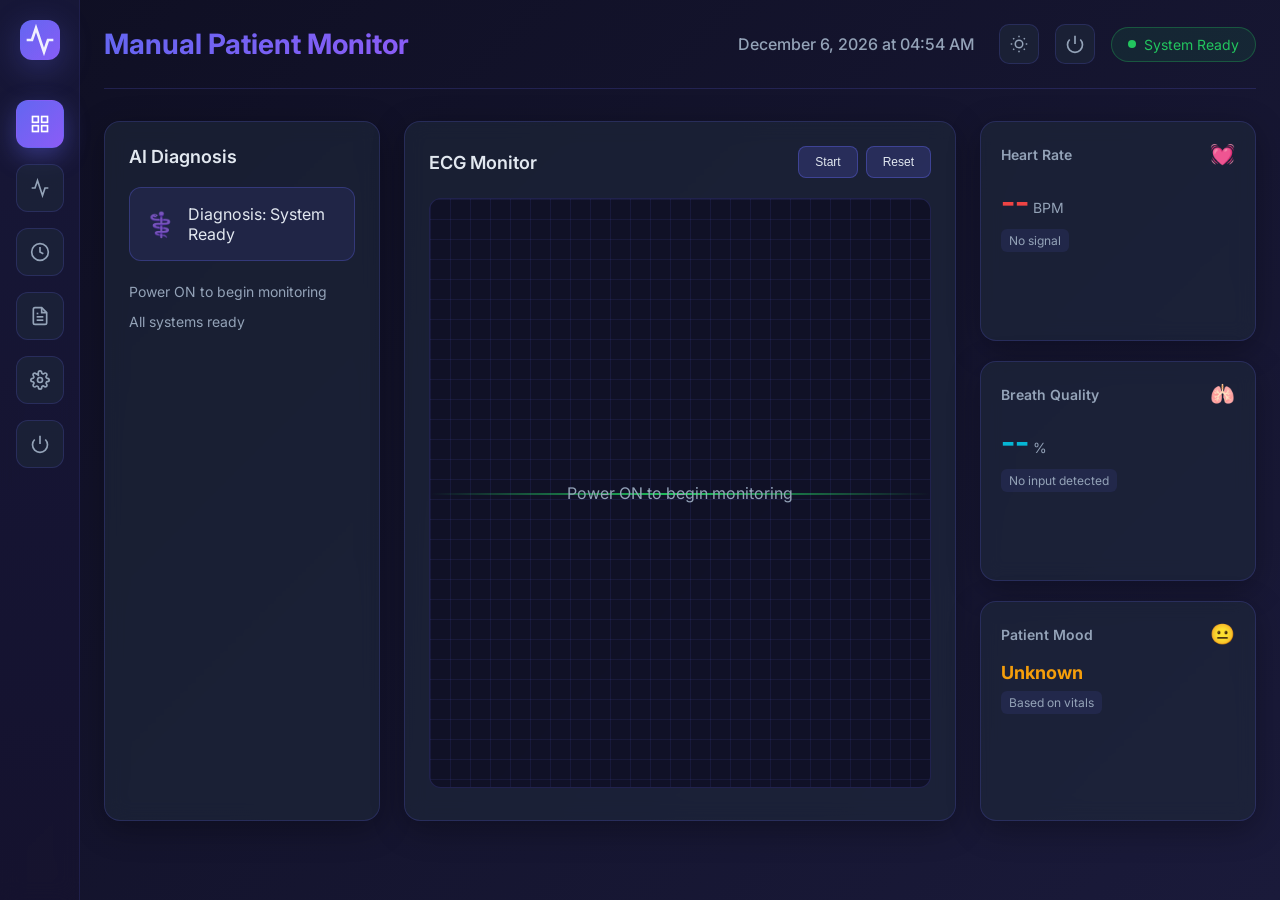
==== index.html @ ee898889 "finilzed ui" ====
<!DOCTYPE html>
<html lang="en">
  <head>
    <meta charset="UTF-8" />
    <meta name="viewport" content="width=device-width, initial-scale=1.0" />
    <title>Manual Patient Monitor</title>
    <link rel="preconnect" href="https://fonts.googleapis.com" />
    <link rel="preconnect" href="https://fonts.gstatic.com" crossorigin />
    <link
      href="https://fonts.googleapis.com/css2?family=Inter:wght@300;400;500;600;700&display=swap"
      rel="stylesheet"
    />
    <link rel="stylesheet" href="style.css" />
  </head>
  <body>
    <div class="dashboard">
      <!-- Left Sidebar -->
      <aside class="sidebar">
        <div class="logo">
          <div class="logo-icon">
            <svg
              width="32"
              height="32"
              viewBox="0 0 24 24"
              fill="none"
              stroke="currentColor"
              stroke-width="2"
            >
              <path d="M22 12h-4l-3 9L9 3l-3 9H2" />
            </svg>
          </div>
        </div>

        <nav class="nav-menu">
          <button class="nav-item active" data-tooltip="Dashboard">
            <svg
              width="20"
              height="20"
              viewBox="0 0 24 24"
              fill="none"
              stroke="currentColor"
              stroke-width="2"
            >
              <rect x="3" y="3" width="7" height="7" />
              <rect x="14" y="3" width="7" height="7" />
              <rect x="14" y="14" width="7" height="7" />
              <rect x="3" y="14" width="7" height="7" />
            </svg>
          </button>

          <button class="nav-item" data-tooltip="Heart Monitor">
            <svg
              width="20"
              height="20"
              viewBox="0 0 24 24"
              fill="none"
              stroke="currentColor"
              stroke-width="2"
            >
              <path d="M22 12h-4l-3 9L9 3l-3 9H2" />
            </svg>
          </button>

          <button class="nav-item" data-tooltip="Breath Analysis">
            <svg
              width="20"
              height="20"
              viewBox="0 0 24 24"
              fill="none"
              stroke="currentColor"
              stroke-width="2"
            >
              <circle cx="12" cy="12" r="10" />
              <polyline points="12,6 12,12 16,14" />
            </svg>
          </button>

          <button class="nav-item" data-tooltip="Patient Records">
            <svg
              width="20"
              height="20"
              viewBox="0 0 24 24"
              fill="none"
              stroke="currentColor"
              stroke-width="2"
            >
              <path
                d="M14 2H6a2 2 0 0 0-2 2v16a2 2 0 0 0 2 2h12a2 2 0 0 0 2-2V8z"
              />
              <polyline points="14,2 14,8 20,8" />
              <line x1="16" y1="13" x2="8" y2="13" />
              <line x1="16" y1="17" x2="8" y2="17" />
              <polyline points="10,9 9,9 8,9" />
            </svg>
          </button>

          <button class="nav-item" data-tooltip="Settings">
            <svg
              width="20"
              height="20"
              viewBox="0 0 24 24"
              fill="none"
              stroke="currentColor"
              stroke-width="2"
            >
              <circle cx="12" cy="12" r="3" />
              <path
                d="M19.4 15a1.65 1.65 0 0 0 .33 1.82l.06.06a2 2 0 0 1 0 2.83 2 2 0 0 1-2.83 0l-.06-.06a1.65 1.65 0 0 0-1.82-.33 1.65 1.65 0 0 0-1 1.51V21a2 2 0 0 1-2 2 2 2 0 0 1-2-2v-.09A1.65 1.65 0 0 0 9 19.4a1.65 1.65 0 0 0-1.82.33l-.06.06a2 2 0 0 1-2.83 0 2 2 0 0 1 0-2.83l.06-.06a1.65 1.65 0 0 0 .33-1.82 1.65 1.65 0 0 0-1.51-1H3a2 2 0 0 1-2-2 2 2 0 0 1 2-2h.09A1.65 1.65 0 0 0 4.6 9a1.65 1.65 0 0 0-.33-1.82l-.06-.06a2 2 0 0 1 0-2.83 2 2 0 0 1 2.83 0l.06.06a1.65 1.65 0 0 0 1.82.33H9a1.65 1.65 0 0 0 1 1.51V3a2 2 0 0 1 2-2 2 2 0 0 1 2 2v.09a1.65 1.65 0 0 0 1 1.51 1.65 1.65 0 0 0 1.82-.33l.06-.06a2 2 0 0 1 2.83 0 2 2 0 0 1 0 2.83l-.06.06a1.65 1.65 0 0 0-.33 1.82V9a1.65 1.65 0 0 0 1.51 1H21a2 2 0 0 1 2 2 2 2 0 0 1-2 2h-.09a1.65 1.65 0 0 0-1.51 1z"
              />
            </svg>
          </button>

          <button class="nav-item" data-tooltip="Power">
            <svg
              width="20"
              height="20"
              viewBox="0 0 24 24"
              fill="none"
              stroke="currentColor"
              stroke-width="2"
            >
              <path d="M18.36 6.64a9 9 0 1 1-12.73 0" />
              <line x1="12" y1="2" x2="12" y2="12" />
            </svg>
          </button>
        </nav>
      </aside>

      <!-- Main Content -->
      <main class="main-content">
        <header class="header">
          <h1>Manual Patient Monitor</h1>
          <div class="header-info">
            <span class="date">March 2024</span>
            <div class="header-controls">
              <button class="theme-toggle" title="Toggle Theme">
                <svg
                  class="theme-icon sun-icon"
                  width="18"
                  height="18"
                  viewBox="0 0 24 24"
                  fill="none"
                  stroke="currentColor"
                  stroke-width="2"
                >
                  <circle cx="12" cy="12" r="5" />
                  <path
                    d="M12 1v2M12 21v2M4.22 4.22l1.42 1.42M18.36 18.36l1.42 1.42M1 12h2M21 12h2M4.22 19.78l1.42-1.42M18.36 5.64l1.42-1.42"
                  />
                </svg>
                <svg
                  class="theme-icon moon-icon"
                  width="18"
                  height="18"
                  viewBox="0 0 24 24"
                  fill="none"
                  stroke="currentColor"
                  stroke-width="2"
                >
                  <path d="M21 12.79A9 9 0 1 1 11.21 3 7 7 0 0 0 21 12.79z" />
                </svg>
              </button>
              <button class="power-btn" title="Power On/Off">
                <svg
                  class="power-icon"
                  width="20"
                  height="20"
                  viewBox="0 0 24 24"
                  fill="none"
                  stroke="currentColor"
                  stroke-width="2"
                >
                  <path d="M18.36 6.64a9 9 0 1 1-12.73 0" />
                  <line x1="12" y1="2" x2="12" y2="12" />
                </svg>
              </button>
              <div class="status-indicator">
                <div class="status-dot"></div>
                <span>System Ready</span>
              </div>
            </div>
          </div>
        </header>

        <div class="content-grid">
          <!-- Analysis Box -->
          <section class="analysis-box">
            <h2>AI Diagnosis</h2>
            <div class="diagnosis-content">
              <div class="diagnosis-status">
                <div class="status-icon">⚕️</div>
                <p>Diagnosis: System Ready</p>
              </div>
              <div class="analysis-details">
                <p>Power ON to begin monitoring</p>
                <p>Click graph or use microphone for input</p>
              </div>
              <div class="alert-section hidden">
                <div class="alert-indicator">
                  <div class="alert-icon">⚠️</div>
                  <p class="alert-message">PATIENT CRITICAL</p>
                </div>
              </div>
            </div>
          </section>

          <!-- Graph Section -->
          <section class="graph-section">
            <div class="graph-header">
              <h2>ECG Monitor</h2>
              <div class="graph-controls">
                <button class="control-btn">Start</button>
                <button class="control-btn">Reset</button>
              </div>
            </div>
            <div class="graph-container">
              <div class="graph-placeholder">
                <div class="ecg-line"></div>
                <div class="graph-grid"></div>
                <p class="graph-message">Click to generate heartbeat</p>
              </div>
            </div>
          </section>

          <!-- Vitals Cards -->
          <section class="vitals-section">
            <div class="vital-card bpm-card">
              <div class="card-header">
                <h3>Heart Rate</h3>
                <div class="card-icon">💓</div>
              </div>
              <div class="vital-value">
                <span class="value">--</span>
                <span class="unit">BPM</span>
              </div>
              <div class="vital-status">Waiting...</div>
            </div>

            <div class="vital-card breath-card">
              <div class="card-header">
                <h3>Breath Quality</h3>
                <div class="card-icon">🫁</div>
              </div>
              <div class="vital-value">
                <span class="value">--</span>
                <span class="unit">%</span>
              </div>
              <div class="vital-status">No input detected</div>
            </div>

            <div class="vital-card mood-card">
              <div class="card-header">
                <h3>Patient Mood</h3>
                <div class="card-icon">😐</div>
              </div>
              <div class="vital-value">
                <span class="value">Neutral</span>
              </div>
              <div class="vital-status">Based on vitals</div>
            </div>
          </section>
        </div>
      </main>
    </div>

    <script src="script.js"></script>
  </body>
</html>
---- style.css ----
/* Reset and Base Styles */
* {
    margin: 0;
    padding: 0;
    box-sizing: border-box;
}

body {
    font-family: 'Inter', -apple-system, BlinkMacSystemFont, 'Segoe UI', Roboto, sans-serif;
    background: linear-gradient(135deg, #0f0f23 0%, #1a1a3a 100%);
    color: #e2e8f0;
    overflow-x: hidden;
    transition: all 0.3s ease;
}

/* Light Theme */
body.light-theme {
    background: linear-gradient(135deg, #f8fafc 0%, #e2e8f0 100%);
    color: #1e293b;
}

body.light-theme .sidebar {
    background: rgba(248, 250, 252, 0.95);
    border-right-color: rgba(99, 102, 241, 0.3);
}

body.light-theme .sidebar::before {
    background: linear-gradient(180deg, rgba(99, 102, 241, 0.05) 0%, rgba(139, 92, 246, 0.02) 100%);
}

body.light-theme .nav-item {
    background: rgba(248, 250, 252, 0.8);
    color: #64748b;
    border-color: rgba(99, 102, 241, 0.2);
}

body.light-theme .nav-item:hover {
    background: rgba(99, 102, 241, 0.1);
    color: #1e293b;
}

body.light-theme .analysis-box,
body.light-theme .graph-section,
body.light-theme .vital-card {
    background: rgba(248, 250, 252, 0.8);
    border-color: rgba(99, 102, 241, 0.2);
}

body.light-theme .graph-container {
    background: rgba(248, 250, 252, 0.9);
}

body.light-theme .header h1 {
    background: linear-gradient(135deg, #6366f1 0%, #8b5cf6 100%);
    -webkit-background-clip: text;
    -webkit-text-fill-color: transparent;
    background-clip: text;
}

/* Dashboard Layout */
.dashboard {
    display: flex;
    height: 100vh;
    width: 100%;
}

/* Sidebar Styles */
.sidebar {
    width: 80px;
    background: rgba(15, 15, 35, 0.95);
    border-right: 1px solid rgba(99, 102, 241, 0.2);
    display: flex;
    flex-direction: column;
    align-items: center;
    padding: 20px 0;
    backdrop-filter: blur(10px);
    position: relative;
}

.sidebar::before {
    content: '';
    position: absolute;
    top: 0;
    left: 0;
    right: 0;
    bottom: 0;
    background: linear-gradient(180deg, rgba(99, 102, 241, 0.1) 0%, rgba(139, 92, 246, 0.05) 100%);
    pointer-events: none;
}

.logo {
    margin-bottom: 40px;
}

.logo-icon {
    width: 40px;
    height: 40px;
    background: linear-gradient(135deg, #6366f1 0%, #8b5cf6 100%);
    border-radius: 12px;
    display: flex;
    align-items: center;
    justify-content: center;
    color: white;
    box-shadow: 0 8px 32px rgba(99, 102, 241, 0.3);
}

.nav-menu {
    display: flex;
    flex-direction: column;
    gap: 16px;
    flex: 1;
}

.nav-item {
    width: 48px;
    height: 48px;
    background: rgba(30, 41, 59, 0.6);
    border: 1px solid rgba(99, 102, 241, 0.2);
    border-radius: 12px;
    display: flex;
    align-items: center;
    justify-content: center;
    color: #94a3b8;
    cursor: pointer;
    transition: all 0.3s ease;
    position: relative;
}

.nav-item:hover {
    background: rgba(99, 102, 241, 0.15);
    border-color: rgba(99, 102, 241, 0.4);
    color: #e2e8f0;
    transform: translateY(-2px);
    box-shadow: 0 8px 25px rgba(99, 102, 241, 0.2);
}

.nav-item.active {
    background: linear-gradient(135deg, #6366f1 0%, #8b5cf6 100%);
    border-color: transparent;
    color: white;
    box-shadow: 0 8px 25px rgba(99, 102, 241, 0.4);
}

/* Tooltip */
.nav-item::after {
    content: attr(data-tooltip);
    position: absolute;
    left: 60px;
    background: rgba(15, 15, 35, 0.95);
    color: #e2e8f0;
    padding: 8px 12px;
    border-radius: 8px;
    font-size: 12px;
    white-space: nowrap;
    opacity: 0;
    visibility: hidden;
    transition: all 0.3s ease;
    border: 1px solid rgba(99, 102, 241, 0.3);
    z-index: 1000;
}

.nav-item:hover::after {
    opacity: 1;
    visibility: visible;
}

/* Main Content */
.main-content {
    flex: 1;
    padding: 24px;
    overflow-y: auto;
}

/* Header */
.header {
    display: flex;
    justify-content: space-between;
    align-items: center;
    margin-bottom: 32px;
    padding-bottom: 24px;
    border-bottom: 1px solid rgba(99, 102, 241, 0.2);
}

.header h1 {
    font-size: 28px;
    font-weight: 700;
    background: linear-gradient(135deg, #6366f1 0%, #8b5cf6 100%);
    -webkit-background-clip: text;
    -webkit-text-fill-color: transparent;
    background-clip: text;
}

.header-info {
    display: flex;
    align-items: center;
    gap: 24px;
}

.header-controls {
    display: flex;
    align-items: center;
    gap: 16px;
}

.theme-toggle,
.power-btn {
    width: 40px;
    height: 40px;
    background: rgba(30, 41, 59, 0.6);
    border: 1px solid rgba(99, 102, 241, 0.2);
    border-radius: 10px;
    display: flex;
    align-items: center;
    justify-content: center;
    color: #94a3b8;
    cursor: pointer;
    transition: all 0.3s ease;
    position: relative;
}

.theme-toggle:hover,
.power-btn:hover {
    background: rgba(99, 102, 241, 0.15);
    border-color: rgba(99, 102, 241, 0.4);
    color: #e2e8f0;
    transform: translateY(-1px);
}

.power-btn.active {
    background: linear-gradient(135deg, #22c55e 0%, #16a34a 100%);
    border-color: transparent;
    color: white;
    box-shadow: 0 4px 20px rgba(34, 197, 94, 0.3);
}

.power-btn.active:hover {
    background: linear-gradient(135deg, #16a34a 0%, #15803d 100%);
}

.theme-toggle .moon-icon {
    display: none;
}

body.light-theme .theme-toggle .sun-icon {
    display: none;
}

body.light-theme .theme-toggle .moon-icon {
    display: block;
}

.date {
    color: #94a3b8;
    font-weight: 500;
}

.status-indicator {
    display: flex;
    align-items: center;
    gap: 8px;
    padding: 8px 16px;
    background: rgba(34, 197, 94, 0.1);
    border: 1px solid rgba(34, 197, 94, 0.3);
    border-radius: 20px;
    font-size: 14px;
    color: #22c55e;
}

.status-dot {
    width: 8px;
    height: 8px;
    background: #22c55e;
    border-radius: 50%;
    animation: pulse 2s infinite;
}

@keyframes pulse {
    0%, 100% { opacity: 1; }
    50% { opacity: 0.5; }
}

/* Content Grid */
.content-grid {
    display: grid;
    grid-template-columns: 1fr 2fr 1fr;
    grid-template-rows: auto 1fr;
    gap: 24px;
    height: calc(100vh - 200px);
}

/* Analysis Box */
.analysis-box {
    grid-column: 1;
    grid-row: 1 / 3;
    background: rgba(30, 41, 59, 0.6);
    border: 1px solid rgba(99, 102, 241, 0.2);
    border-radius: 16px;
    padding: 24px;
    backdrop-filter: blur(10px);
    box-shadow: 0 8px 32px rgba(0, 0, 0, 0.3);
}

.analysis-box h2 {
    font-size: 18px;
    font-weight: 600;
    margin-bottom: 20px;
    color: #e2e8f0;
}

.diagnosis-content {
    display: flex;
    flex-direction: column;
    gap: 20px;
}

.diagnosis-status {
    display: flex;
    align-items: center;
    gap: 12px;
    padding: 16px;
    background: rgba(99, 102, 241, 0.1);
    border: 1px solid rgba(99, 102, 241, 0.3);
    border-radius: 12px;
}

.status-icon {
    font-size: 24px;
}

.analysis-details p {
    color: #94a3b8;
    font-size: 14px;
    line-height: 1.6;
    margin-bottom: 8px;
}

/* Alert Section */
.alert-section {
    margin-top: 20px;
    opacity: 1;
    transition: all 0.3s ease;
}

.alert-section.hidden {
    opacity: 0;
    visibility: hidden;
    height: 0;
    margin: 0;
    overflow: hidden;
}

.alert-indicator {
    display: flex;
    align-items: center;
    gap: 12px;
    padding: 16px;
    background: rgba(239, 68, 68, 0.1);
    border: 2px solid rgba(239, 68, 68, 0.4);
    border-radius: 12px;
    animation: alert-pulse 1s infinite;
}

.alert-icon {
    font-size: 24px;
    color: #ef4444;
}

.alert-message {
    color: #ef4444;
    font-weight: 600;
    font-size: 16px;
    margin: 0;
}

@keyframes alert-pulse {
    0%, 100% { 
        border-color: rgba(239, 68, 68, 0.4);
        box-shadow: 0 0 0 0 rgba(239, 68, 68, 0.4);
    }
    50% { 
        border-color: rgba(239, 68, 68, 0.8);
        box-shadow: 0 0 0 8px rgba(239, 68, 68, 0.1);
    }
}

.hidden {
    display: none;
}

/* Graph Section */
.graph-section {
    grid-column: 2;
    grid-row: 1 / 3;
    background: rgba(30, 41, 59, 0.6);
    border: 1px solid rgba(99, 102, 241, 0.2);
    border-radius: 16px;
    padding: 24px;
    backdrop-filter: blur(10px);
    box-shadow: 0 8px 32px rgba(0, 0, 0, 0.3);
}

.graph-header {
    display: flex;
    justify-content: space-between;
    align-items: center;
    margin-bottom: 20px;
}

.graph-header h2 {
    font-size: 18px;
    font-weight: 600;
    color: #e2e8f0;
}

.graph-controls {
    display: flex;
    gap: 8px;
}

.control-btn {
    padding: 8px 16px;
    background: rgba(99, 102, 241, 0.2);
    border: 1px solid rgba(99, 102, 241, 0.4);
    border-radius: 8px;
    color: #e2e8f0;
    font-size: 12px;
    cursor: pointer;
    transition: all 0.3s ease;
}

.control-btn:hover {
    background: rgba(99, 102, 241, 0.3);
    transform: translateY(-1px);
}

.graph-container {
    height: calc(100% - 60px);
    position: relative;
    background: rgba(15, 15, 35, 0.8);
    border: 1px solid rgba(99, 102, 241, 0.2);
    border-radius: 12px;
    overflow: hidden;
}

.graph-placeholder {
    height: 100%;
    display: flex;
    align-items: center;
    justify-content: center;
    position: relative;
}

.graph-grid {
    position: absolute;
    top: 0;
    left: 0;
    right: 0;
    bottom: 0;
    background-image: 
        linear-gradient(rgba(99, 102, 241, 0.1) 1px, transparent 1px),
        linear-gradient(90deg, rgba(99, 102, 241, 0.1) 1px, transparent 1px);
    background-size: 20px 20px;
}

.ecg-line {
    position: absolute;
    top: 50%;
    left: 0;
    right: 0;
    height: 2px;
    background: linear-gradient(90deg, transparent 0%, #22c55e 50%, transparent 100%);
    animation: ecg-pulse 2s infinite;
}

@keyframes ecg-pulse {
    0%, 100% { opacity: 0.3; }
    50% { opacity: 1; }
}

.graph-message {
    color: #94a3b8;
    font-size: 16px;
    z-index: 1;
}

/* Vitals Section */
.vitals-section {
    grid-column: 3;
    grid-row: 1 / 3;
    display: flex;
    flex-direction: column;
    gap: 20px;
}

.vital-card {
    background: rgba(30, 41, 59, 0.6);
    border: 1px solid rgba(99, 102, 241, 0.2);
    border-radius: 16px;
    padding: 20px;
    backdrop-filter: blur(10px);
    box-shadow: 0 8px 32px rgba(0, 0, 0, 0.3);
    transition: all 0.3s ease;
    flex: 1;
}

.vital-card:hover {
    transform: translateY(-2px);
    box-shadow: 0 12px 40px rgba(0, 0, 0, 0.4);
    border-color: rgba(99, 102, 241, 0.4);
}

.card-header {
    display: flex;
    justify-content: space-between;
    align-items: center;
    margin-bottom: 16px;
}

.card-header h3 {
    font-size: 14px;
    font-weight: 600;
    color: #94a3b8;
}

.card-icon {
    font-size: 20px;
}

.vital-value {
    display: flex;
    align-items: baseline;
    gap: 4px;
    margin-bottom: 8px;
}

.vital-value .value {
    font-size: 32px;
    font-weight: 700;
    color: #e2e8f0;
}

.vital-value .unit {
    font-size: 14px;
    color: #94a3b8;
}

.vital-status {
    font-size: 12px;
    color: #94a3b8;
    padding: 4px 8px;
    background: rgba(99, 102, 241, 0.1);
    border-radius: 6px;
    display: inline-block;
}

/* Specific card styling */
.bpm-card .vital-value .value {
    color: #ef4444;
}

.breath-card .vital-value .value {
    color: #06b6d4;
}

.mood-card .vital-value .value {
    color: #f59e0b;
    font-size: 18px;
}

/* Power Button Animation */
.power-btn .power-icon {
    transition: all 0.3s ease;
}

.power-btn.active .power-icon {
    transform: rotate(180deg);
}

/* ECG Animation Enhancement */
.ecg-line.active {
    background: linear-gradient(90deg, transparent 0%, #22c55e 30%, #ef4444 50%, #22c55e 70%, transparent 100%);
    animation: ecg-active 0.8s ease-in-out;
}

@keyframes ecg-active {
    0% { transform: scaleY(1); }
    20% { transform: scaleY(3); }
    40% { transform: scaleY(0.5); }
    60% { transform: scaleY(2); }
    80% { transform: scaleY(0.8); }
    100% { transform: scaleY(1); }
}

/* Status Indicator Enhancements */
.status-indicator {
    transition: all 0.3s ease;
}

.status-dot.critical {
    background: #ef4444;
    animation: critical-pulse 0.5s infinite;
}

@keyframes critical-pulse {
    0%, 100% { opacity: 1; transform: scale(1); }
    50% { opacity: 0.5; transform: scale(1.2); }
}

/* Light Theme Button Styles */
body.light-theme .theme-toggle,
body.light-theme .power-btn {
    background: rgba(248, 250, 252, 0.8);
    border-color: rgba(99, 102, 241, 0.3);
}

body.light-theme .theme-toggle:hover,
body.light-theme .power-btn:hover {
    background: rgba(99, 102, 241, 0.1);
    color: #1e293b;
}

/* Responsive Design */
@media (max-width: 1200px) {
    .content-grid {
        grid-template-columns: 1fr 1.5fr;
        grid-template-rows: auto auto 1fr;
    }
    
    .analysis-box {
        grid-column: 1;
        grid-row: 1;
    }
    
    .graph-section {
        grid-column: 1 / 3;
        grid-row: 2;
    }
    
    .vitals-section {
        grid-column: 2;
        grid-row: 1 / 2;
        flex-direction: row;
        gap: 16px;
    }
    
    .header-controls {
        gap: 12px;
    }
    
    .theme-toggle,
    .power-btn {
        width: 36px;
        height: 36px;
    }
}

@media (max-width: 768px) {
    .sidebar {
        width: 60px;
        padding: 16px 0;
    }
    
    .main-content {
        padding: 16px;
    }
    
    .header {
        flex-direction: column;
        align-items: flex-start;
        gap: 16px;
    }
    
    .header h1 {
        font-size: 24px;
    }
    
    .content-grid {
        grid-template-columns: 1fr;
        grid-template-rows: auto auto auto;
        gap: 16px;
    }
    
    .analysis-box,
    .graph-section,
    .vitals-section {
        grid-column: 1;
    }
    
    .vitals-section {
        flex-direction: column;
    }
}
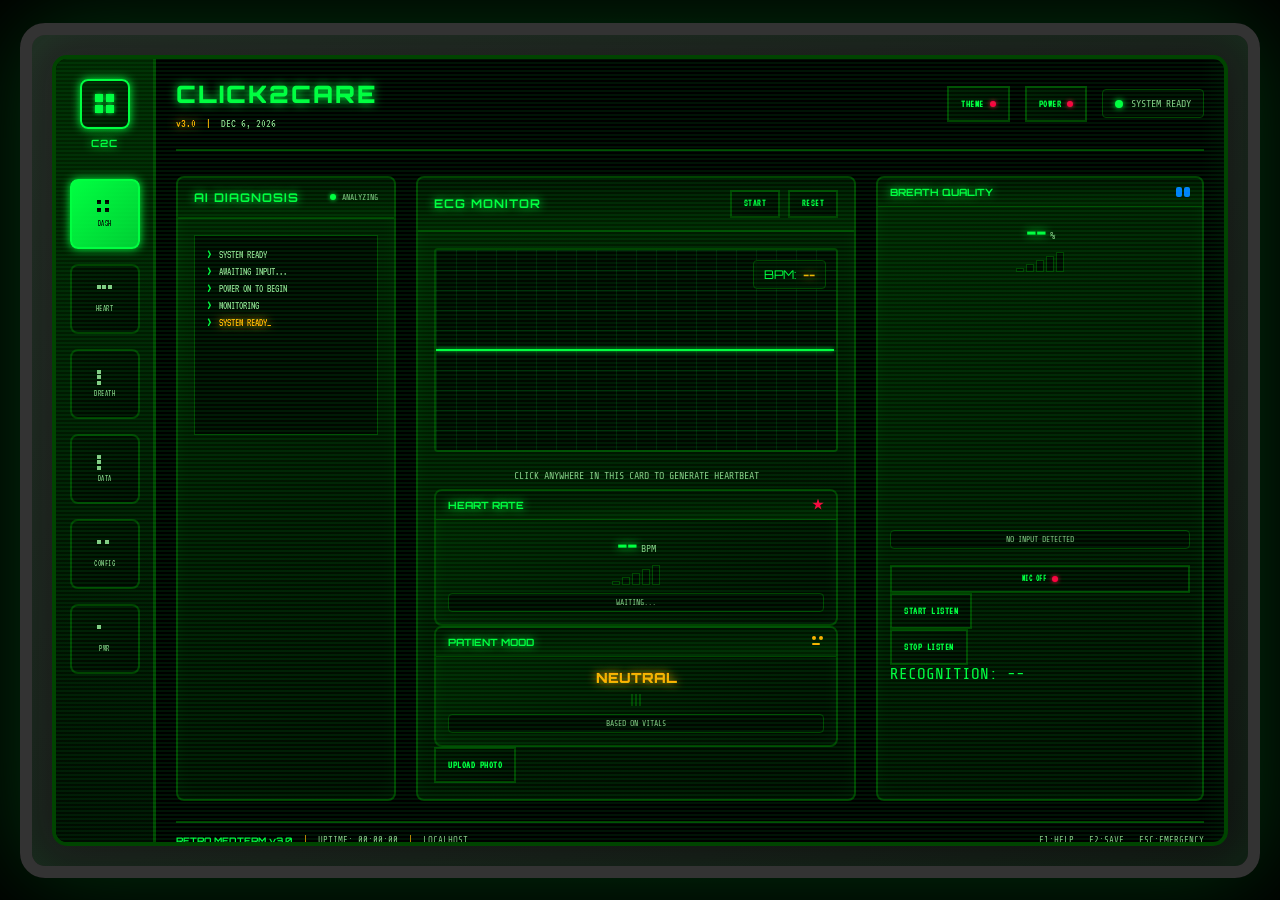
==== commit c3c7f10d: "final draft" ====
--- a/index.html
+++ b/index.html
@@ -3,266 +3,403 @@
   <head>
     <meta charset="UTF-8" />
     <meta name="viewport" content="width=device-width, initial-scale=1.0" />
-    <title>Manual Patient Monitor</title>
+    <title>Click2Care</title>
     <link rel="preconnect" href="https://fonts.googleapis.com" />
     <link rel="preconnect" href="https://fonts.gstatic.com" crossorigin />
     <link
-      href="https://fonts.googleapis.com/css2?family=Inter:wght@300;400;500;600;700&display=swap"
+      href="https://fonts.googleapis.com/css2?family=Orbitron:wght@400;700;900&family=Share+Tech+Mono:wght@400&family=VT323&display=swap"
       rel="stylesheet"
     />
-    <link rel="stylesheet" href="style.css" />
+    <link rel="stylesheet" href="style3.css" />
   </head>
   <body>
-    <div class="dashboard">
-      <!-- Left Sidebar -->
-      <aside class="sidebar">
-        <div class="logo">
-          <div class="logo-icon">
-            <svg
-              width="32"
-              height="32"
-              viewBox="0 0 24 24"
-              fill="none"
-              stroke="currentColor"
-              stroke-width="2"
-            >
-              <path d="M22 12h-4l-3 9L9 3l-3 9H2" />
-            </svg>
+    <div class="crt-monitor">
+      <div class="screen-bezel">
+        <div class="screen-content">
+          <!-- CRT Effects -->
+          <div class="scanlines"></div>
+          <div class="screen-flicker"></div>
+
+          <div class="dashboard">
+            <!-- Left Sidebar -->
+            <aside class="sidebar">
+              <div class="logo">
+                <div class="logo-icon">
+                  <div class="pixel-heart">
+                    <div class="heart-pixel"></div>
+                    <div class="heart-pixel"></div>
+                    <div class="heart-pixel"></div>
+                    <div class="heart-pixel"></div>
+                  </div>
+                </div>
+                <div class="logo-text">C2C</div>
+              </div>
+
+              <nav class="nav-menu">
+                <button class="nav-item active" data-tooltip="DASHBOARD">
+                  <div class="nav-icon">
+                    <div class="pixel-icon dashboard-icon">
+                      <div class="icon-pixel"></div>
+                      <div class="icon-pixel"></div>
+                      <div class="icon-pixel"></div>
+                      <div class="icon-pixel"></div>
+                    </div>
+                  </div>
+                  <span class="nav-label">DASH</span>
+                </button>
+
+                <button class="nav-item" data-tooltip="HEART MONITOR">
+                  <div class="nav-icon">
+                    <div class="pixel-icon heart-icon">
+                      <div class="icon-pixel pulse"></div>
+                      <div class="icon-pixel pulse"></div>
+                      <div class="icon-pixel pulse"></div>
+                    </div>
+                  </div>
+                  <span class="nav-label">HEART</span>
+                </button>
+
+                <button class="nav-item" data-tooltip="BREATH ANALYSIS">
+                  <div class="nav-icon">
+                    <div class="pixel-icon breath-icon">
+                      <div class="icon-pixel wave"></div>
+                      <div class="icon-pixel wave"></div>
+                      <div class="icon-pixel wave"></div>
+                    </div>
+                  </div>
+                  <span class="nav-label">BREATH</span>
+                </button>
+
+                <button class="nav-item" data-tooltip="PATIENT RECORDS">
+                  <div class="nav-icon">
+                    <div class="pixel-icon records-icon">
+                      <div class="icon-pixel"></div>
+                      <div class="icon-pixel"></div>
+                      <div class="icon-pixel"></div>
+                    </div>
+                  </div>
+                  <span class="nav-label">DATA</span>
+                </button>
+
+                <button class="nav-item" data-tooltip="SETTINGS">
+                  <div class="nav-icon">
+                    <div class="pixel-icon settings-icon">
+                      <div class="icon-pixel rotate"></div>
+                      <div class="icon-pixel rotate"></div>
+                    </div>
+                  </div>
+                  <span class="nav-label">CONFIG</span>
+                </button>
+
+                <button class="nav-item power-nav" data-tooltip="POWER">
+                  <div class="nav-icon">
+                    <div class="pixel-icon power-icon">
+                      <div class="icon-pixel"></div>
+                    </div>
+                  </div>
+                  <span class="nav-label">PWR</span>
+                </button>
+              </nav>
+            </aside>
+
+            <!-- Main Content -->
+            <main class="main-content">
+              <header class="header">
+                <div class="header-left">
+                  <h1 class="app-title">Click2Care</h1>
+                  <div class="system-info">
+                    <span class="version">v3.0</span>
+                    <span class="separator">|</span>
+                    <span class="date">MARCH 2024</span>
+                  </div>
+                </div>
+                <div class="header-controls">
+                  <button class="pixel-btn theme-toggle" title="TOGGLE THEME">
+                    <span class="btn-text">THEME</span>
+                    <div class="btn-led"></div>
+                  </button>
+                  <button class="pixel-btn power-btn" title="POWER ON/OFF">
+                    <span class="btn-text">POWER</span>
+                    <div class="btn-led power-led"></div>
+                  </button>
+                  <div class="status-indicator">
+                    <div class="status-dot"></div>
+                    <span class="status-text">SYSTEM READY</span>
+                  </div>
+                </div>
+              </header>
+
+              <div class="content-grid">
+                <!-- Analysis Box -->
+                <section class="analysis-box">
+                  <div class="panel-header">
+                    <h2 class="panel-title">AI DIAGNOSIS</h2>
+                    <div class="panel-status">
+                      <div class="status-led active"></div>
+                      <span>ANALYZING</span>
+                    </div>
+                  </div>
+                  <div class="panel-body">
+                    <div class="diagnosis-display">
+                      <div class="terminal-screen">
+                        <div class="terminal-line">
+                          <span class="prompt">></span>
+                          <span class="text">SYSTEM READY</span>
+                        </div>
+                        <div class="terminal-line">
+                          <span class="prompt">></span>
+                          <span class="text">AWAITING INPUT...</span>
+                        </div>
+                        <div class="terminal-line">
+                          <span class="prompt">></span>
+                          <span class="text">POWER ON TO BEGIN</span>
+                        </div>
+                        <div class="terminal-line">
+                          <span class="prompt">></span>
+                          <span class="text">MONITORING</span>
+                        </div>
+                        <div class="terminal-line current">
+                          <span class="prompt">></span>
+                          <span class="text" id="diagnosisText">STANDBY_</span>
+                        </div>
+                      </div>
+                    </div>
+                    <div class="alert-section hidden">
+                      <div class="alert-indicator">
+                        <div class="alert-icon">⚠</div>
+                        <p class="alert-message">PATIENT CRITICAL</p>
+                      </div>
+                    </div>
+                  </div>
+                </section>
+
+                <!-- Combined Heart & Mood Section (Section 2) -->
+                <section class="graph-section combined-section">
+                  <div class="panel-header">
+                    <h2 class="panel-title">ECG MONITOR</h2>
+                    <div class="graph-controls">
+                      <button class="pixel-btn control-btn start-btn">
+                        <span class="btn-text">START</span>
+                      </button>
+                      <button class="pixel-btn control-btn reset-btn">
+                        <span class="btn-text">RESET</span>
+                      </button>
+                    </div>
+                  </div>
+                  <div class="panel-body">
+                    <div class="combined-layout" id="heartCombinedCard">
+                      <div class="combined-left">
+                        <div class="graph-container">
+                          <div class="crt-screen">
+                            <canvas
+                              id="ecgCanvas"
+                              width="600"
+                              height="200"
+                            ></canvas>
+                            <div class="screen-grid"></div>
+                            <div class="graph-overlay">
+                              <div class="bpm-display">
+                                <span class="bpm-label">BPM:</span>
+                                <span class="bpm-value" id="bpmValue">--</span>
+                              </div>
+                            </div>
+                          </div>
+                          <div class="graph-message">
+                            <span id="graphMessage">CLICK ANYWHERE IN THIS CARD TO GENERATE HEARTBEAT</span>
+                          </div>
+                        </div>
+                      </div>
+                      <div class="combined-right">
+                        <!-- Heart Rate Card (unchanged design) -->
+                        <div class="vital-card bpm-card">
+                          <div class="card-header">
+                            <h3 class="card-title">HEART RATE</h3>
+                            <div class="card-icon">
+                              <div class="pixel-heart-small">
+                                <div class="heart-beat-pixel"></div>
+                              </div>
+                            </div>
+                          </div>
+                          <div class="card-body">
+                            <div class="vital-display">
+                              <div class="vital-value">
+                                <span class="value" id="heartRate">--</span>
+                                <span class="unit">BPM</span>
+                              </div>
+                              <div class="vital-bars">
+                                <div class="bar" data-level="1"></div>
+                                <div class="bar" data-level="2"></div>
+                                <div class="bar" data-level="3"></div>
+                                <div class="bar" data-level="4"></div>
+                                <div class="bar" data-level="5"></div>
+                              </div>
+                            </div>
+                            <div class="vital-status" id="heartStatus">WAITING...</div>
+                          </div>
+                        </div>
+
+                        <!-- Patient Mood Card -->
+                        <div class="vital-card mood-card">
+                          <div class="card-header">
+                            <h3 class="card-title">PATIENT MOOD</h3>
+                            <div class="card-icon">
+                              <div class="pixel-face" id="moodIcon">
+                                <div class="face-pixel eye"></div>
+                                <div class="face-pixel eye"></div>
+                                <div class="face-pixel mouth"></div>
+                              </div>
+                            </div>
+                          </div>
+                          <div class="card-body">
+                            <div class="vital-display">
+                              <div class="vital-value">
+                                <span class="value mood-text" id="moodValue">NEUTRAL</span>
+                              </div>
+                              <div class="mood-indicator">
+                                <div class="mood-bar good"></div>
+                                <div class="mood-bar ok"></div>
+                                <div class="mood-bar bad"></div>
+                              </div>
+                            </div>
+                            <div class="vital-status" id="moodStatus">BASED ON VITALS</div>
+                          </div>
+                        </div>
+                      </div>
+                    </div>
+                    <div class="diagnosis-actions">
+                      <input type="file" id="photoUpload" accept="image/*" class="hidden" />
+                      <div class="actions-row">
+                        <button class="pixel-btn" id="uploadPhotoBtn" title="UPLOAD PHOTO">
+                          <span class="btn-text">UPLOAD PHOTO</span>
+                        </button>
+                        <button class="pixel-btn" id="printDeathCert" title="PRINT CERTIFICATE" style="display:none;">
+                          <span class="btn-text">PRINT CERT</span>
+                        </button>
+                      </div>
+                    </div>
+                  </div>
+                </section>
+
+                <!-- Vitals Section (Section 3 - Breath only) -->
+                <section class="vitals-section">
+                  <!-- Breath Quality Card (expanded) -->
+                  <div class="vital-card breath-card">
+                    <div class="card-header">
+                      <h3 class="card-title">BREATH QUALITY</h3>
+                      <div class="card-icon">
+                        <div class="pixel-lungs">
+                          <div class="lung-pixel"></div>
+                          <div class="lung-pixel"></div>
+                        </div>
+                      </div>
+                    </div>
+                    <div class="card-body">
+                      <div class="vital-display">
+                        <div class="vital-value">
+                          <span class="value" id="breathQuality">--</span>
+                          <span class="unit">%</span>
+                        </div>
+                        <div class="vital-bars">
+                          <div class="bar" data-level="1"></div>
+                          <div class="bar" data-level="2"></div>
+                          <div class="bar" data-level="3"></div>
+                          <div class="bar" data-level="4"></div>
+                          <div class="bar" data-level="5"></div>
+                        </div>
+                      </div>
+                      <div class="vital-status" id="breathStatus">
+                        NO INPUT DETECTED
+                      </div>
+                      <div class="breath-controls">
+                        <button class="pixel-btn mic-btn" id="micToggle">
+                          <span class="btn-text">MIC OFF</span>
+                          <div class="btn-led"></div>
+                        </button>
+                        <div class="breath-extra-controls">
+                          <button class="pixel-btn breath-start"><span class="btn-text">START LISTEN</span></button>
+                          <button class="pixel-btn breath-stop"><span class="btn-text">STOP LISTEN</span></button>
+                        </div>
+                        <div class="breath-recognition" id="breathRecognition">RECOGNITION: --</div>
+                        <div class="breath-graph">
+                          <canvas id="breathCanvas" width="300" height="100"></canvas>
+                        </div>
+                      </div>
+                    </div>
+                  </div>
+                </section>
+              </div>
+
+              <!-- Footer -->
+              <footer class="footer">
+                <div class="footer-info">
+                  <span class="system-name">RETRO MEDTERM v3.0</span>
+                  <span class="separator">|</span>
+                  <span class="uptime"
+                    >UPTIME: <span id="uptime">00:00:00</span></span
+                  >
+                  <span class="separator">|</span>
+                  <span class="connection">LOCALHOST</span>
+                </div>
+                <div class="footer-commands">
+                  <span class="command">F1:HELP</span>
+                  <span class="command">F2:SAVE</span>
+                  <span class="command">ESC:EMERGENCY</span>
+                </div>
+              </footer>
+            </main>
           </div>
         </div>
-
-        <nav class="nav-menu">
-          <button class="nav-item active" data-tooltip="Dashboard">
-            <svg
-              width="20"
-              height="20"
-              viewBox="0 0 24 24"
-              fill="none"
-              stroke="currentColor"
-              stroke-width="2"
-            >
-              <rect x="3" y="3" width="7" height="7" />
-              <rect x="14" y="3" width="7" height="7" />
-              <rect x="14" y="14" width="7" height="7" />
-              <rect x="3" y="14" width="7" height="7" />
-            </svg>
+      </div>
+    </div>
+
+    <!-- Alert Modal -->
+    <div class="pixel-modal hidden" id="alertModal">
+      <div class="modal-content">
+        <div class="modal-header">
+          <span class="modal-title">SYSTEM ALERT</span>
+          <button class="pixel-btn close-btn" onclick="closeAlert()">
+            <span class="btn-text">X</span>
           </button>
-
-          <button class="nav-item" data-tooltip="Heart Monitor">
-            <svg
-              width="20"
-              height="20"
-              viewBox="0 0 24 24"
-              fill="none"
-              stroke="currentColor"
-              stroke-width="2"
-            >
-              <path d="M22 12h-4l-3 9L9 3l-3 9H2" />
-            </svg>
+        </div>
+        <div class="modal-body">
+          <div class="alert-display">
+            <div class="alert-icon-large">⚠</div>
+            <div class="alert-text" id="alertText">CRITICAL ERROR DETECTED</div>
+          </div>
+        </div>
+        <div class="modal-footer">
+          <button
+            class="pixel-btn acknowledge-btn"
+            onclick="acknowledgeAlert()"
+          >
+            <span class="btn-text">ACKNOWLEDGE</span>
           </button>
-
-          <button class="nav-item" data-tooltip="Breath Analysis">
-            <svg
-              width="20"
-              height="20"
-              viewBox="0 0 24 24"
-              fill="none"
-              stroke="currentColor"
-              stroke-width="2"
-            >
-              <circle cx="12" cy="12" r="10" />
-              <polyline points="12,6 12,12 16,14" />
-            </svg>
+        </div>
+      </div>
+    </div>
+
+    <!-- Session Toast -->
+    <div class="pixel-modal hidden" id="toastModal">
+      <div class="modal-content" style="border-color:#00ff41; max-width: 420px;">
+        <div class="modal-header" style="border-bottom-color:#00ff41;">
+          <span class="modal-title" id="toastTitle">SESSION</span>
+          <button class="pixel-btn close-btn" onclick="closeToast()">
+            <span class="btn-text">X</span>
           </button>
-
-          <button class="nav-item" data-tooltip="Patient Records">
-            <svg
-              width="20"
-              height="20"
-              viewBox="0 0 24 24"
-              fill="none"
-              stroke="currentColor"
-              stroke-width="2"
-            >
-              <path
-                d="M14 2H6a2 2 0 0 0-2 2v16a2 2 0 0 0 2 2h12a2 2 0 0 0 2-2V8z"
-              />
-              <polyline points="14,2 14,8 20,8" />
-              <line x1="16" y1="13" x2="8" y2="13" />
-              <line x1="16" y1="17" x2="8" y2="17" />
-              <polyline points="10,9 9,9 8,9" />
-            </svg>
+        </div>
+        <div class="modal-body">
+          <div class="alert-display">
+            <div class="alert-text" id="toastText">SESSION MESSAGE</div>
+          </div>
+        </div>
+        <div class="modal-footer">
+          <button class="pixel-btn acknowledge-btn" onclick="closeToast()">
+            <span class="btn-text">OK</span>
           </button>
-
-          <button class="nav-item" data-tooltip="Settings">
-            <svg
-              width="20"
-              height="20"
-              viewBox="0 0 24 24"
-              fill="none"
-              stroke="currentColor"
-              stroke-width="2"
-            >
-              <circle cx="12" cy="12" r="3" />
-              <path
-                d="M19.4 15a1.65 1.65 0 0 0 .33 1.82l.06.06a2 2 0 0 1 0 2.83 2 2 0 0 1-2.83 0l-.06-.06a1.65 1.65 0 0 0-1.82-.33 1.65 1.65 0 0 0-1 1.51V21a2 2 0 0 1-2 2 2 2 0 0 1-2-2v-.09A1.65 1.65 0 0 0 9 19.4a1.65 1.65 0 0 0-1.82.33l-.06.06a2 2 0 0 1-2.83 0 2 2 0 0 1 0-2.83l.06-.06a1.65 1.65 0 0 0 .33-1.82 1.65 1.65 0 0 0-1.51-1H3a2 2 0 0 1-2-2 2 2 0 0 1 2-2h.09A1.65 1.65 0 0 0 4.6 9a1.65 1.65 0 0 0-.33-1.82l-.06-.06a2 2 0 0 1 0-2.83 2 2 0 0 1 2.83 0l.06.06a1.65 1.65 0 0 0 1.82.33H9a1.65 1.65 0 0 0 1 1.51V3a2 2 0 0 1 2-2 2 2 0 0 1 2 2v.09a1.65 1.65 0 0 0 1 1.51 1.65 1.65 0 0 0 1.82-.33l.06-.06a2 2 0 0 1 2.83 0 2 2 0 0 1 0 2.83l-.06.06a1.65 1.65 0 0 0-.33 1.82V9a1.65 1.65 0 0 0 1.51 1H21a2 2 0 0 1 2 2 2 2 0 0 1-2 2h-.09a1.65 1.65 0 0 0-1.51 1z"
-              />
-            </svg>
-          </button>
-
-          <button class="nav-item" data-tooltip="Power">
-            <svg
-              width="20"
-              height="20"
-              viewBox="0 0 24 24"
-              fill="none"
-              stroke="currentColor"
-              stroke-width="2"
-            >
-              <path d="M18.36 6.64a9 9 0 1 1-12.73 0" />
-              <line x1="12" y1="2" x2="12" y2="12" />
-            </svg>
-          </button>
-        </nav>
-      </aside>
-
-      <!-- Main Content -->
-      <main class="main-content">
-        <header class="header">
-          <h1>Manual Patient Monitor</h1>
-          <div class="header-info">
-            <span class="date">March 2024</span>
-            <div class="header-controls">
-              <button class="theme-toggle" title="Toggle Theme">
-                <svg
-                  class="theme-icon sun-icon"
-                  width="18"
-                  height="18"
-                  viewBox="0 0 24 24"
-                  fill="none"
-                  stroke="currentColor"
-                  stroke-width="2"
-                >
-                  <circle cx="12" cy="12" r="5" />
-                  <path
-                    d="M12 1v2M12 21v2M4.22 4.22l1.42 1.42M18.36 18.36l1.42 1.42M1 12h2M21 12h2M4.22 19.78l1.42-1.42M18.36 5.64l1.42-1.42"
-                  />
-                </svg>
-                <svg
-                  class="theme-icon moon-icon"
-                  width="18"
-                  height="18"
-                  viewBox="0 0 24 24"
-                  fill="none"
-                  stroke="currentColor"
-                  stroke-width="2"
-                >
-                  <path d="M21 12.79A9 9 0 1 1 11.21 3 7 7 0 0 0 21 12.79z" />
-                </svg>
-              </button>
-              <button class="power-btn" title="Power On/Off">
-                <svg
-                  class="power-icon"
-                  width="20"
-                  height="20"
-                  viewBox="0 0 24 24"
-                  fill="none"
-                  stroke="currentColor"
-                  stroke-width="2"
-                >
-                  <path d="M18.36 6.64a9 9 0 1 1-12.73 0" />
-                  <line x1="12" y1="2" x2="12" y2="12" />
-                </svg>
-              </button>
-              <div class="status-indicator">
-                <div class="status-dot"></div>
-                <span>System Ready</span>
-              </div>
-            </div>
-          </div>
-        </header>
-
-        <div class="content-grid">
-          <!-- Analysis Box -->
-          <section class="analysis-box">
-            <h2>AI Diagnosis</h2>
-            <div class="diagnosis-content">
-              <div class="diagnosis-status">
-                <div class="status-icon">⚕️</div>
-                <p>Diagnosis: System Ready</p>
-              </div>
-              <div class="analysis-details">
-                <p>Power ON to begin monitoring</p>
-                <p>Click graph or use microphone for input</p>
-              </div>
-              <div class="alert-section hidden">
-                <div class="alert-indicator">
-                  <div class="alert-icon">⚠️</div>
-                  <p class="alert-message">PATIENT CRITICAL</p>
-                </div>
-              </div>
-            </div>
-          </section>
-
-          <!-- Graph Section -->
-          <section class="graph-section">
-            <div class="graph-header">
-              <h2>ECG Monitor</h2>
-              <div class="graph-controls">
-                <button class="control-btn">Start</button>
-                <button class="control-btn">Reset</button>
-              </div>
-            </div>
-            <div class="graph-container">
-              <div class="graph-placeholder">
-                <div class="ecg-line"></div>
-                <div class="graph-grid"></div>
-                <p class="graph-message">Click to generate heartbeat</p>
-              </div>
-            </div>
-          </section>
-
-          <!-- Vitals Cards -->
-          <section class="vitals-section">
-            <div class="vital-card bpm-card">
-              <div class="card-header">
-                <h3>Heart Rate</h3>
-                <div class="card-icon">💓</div>
-              </div>
-              <div class="vital-value">
-                <span class="value">--</span>
-                <span class="unit">BPM</span>
-              </div>
-              <div class="vital-status">Waiting...</div>
-            </div>
-
-            <div class="vital-card breath-card">
-              <div class="card-header">
-                <h3>Breath Quality</h3>
-                <div class="card-icon">🫁</div>
-              </div>
-              <div class="vital-value">
-                <span class="value">--</span>
-                <span class="unit">%</span>
-              </div>
-              <div class="vital-status">No input detected</div>
-            </div>
-
-            <div class="vital-card mood-card">
-              <div class="card-header">
-                <h3>Patient Mood</h3>
-                <div class="card-icon">😐</div>
-              </div>
-              <div class="vital-value">
-                <span class="value">Neutral</span>
-              </div>
-              <div class="vital-status">Based on vitals</div>
-            </div>
-          </section>
-        </div>
-      </main>
+        </div>
+      </div>
     </div>
 
-    <script src="script.js"></script>
+    <script src="script3.js"></script>
   </body>
 </html>
--- a/style3.css
+++ b/style3.css
@@ -0,0 +1,1254 @@
+/* RETRO PATIENT MONITOR v3.0 - PIXEL DASHBOARD EDITION */
+/* Authentic CRT Medical Terminal with Original Dashboard Layout */
+
+@import url('https://fonts.googleapis.com/css2?family=Orbitron:wght@400;700;900&family=Share+Tech+Mono:wght@400&family=VT323&display=swap');
+
+* {
+    margin: 0;
+    padding: 0;
+    box-sizing: border-box;
+}
+
+:root {
+    /* CRT Phosphor Colors */
+    --phosphor-green: #00ff41;
+    --phosphor-amber: #ffb000;
+    --phosphor-red: #ff0040;
+    --phosphor-blue: #0080ff;
+    --phosphor-white: #ffffff;
+    
+    /* Background Colors */
+    --crt-black: #000000;
+    --crt-dark: #001100;
+    --crt-darker: #000800;
+    --panel-bg: #002200;
+    --panel-border: #004400;
+    
+    /* UI Colors */
+    --text-primary: var(--phosphor-green);
+    --text-secondary: #88cc88;
+    --text-accent: var(--phosphor-amber);
+    --text-error: var(--phosphor-red);
+    --text-info: var(--phosphor-blue);
+    
+    /* Fonts */
+    --font-mono: 'VT323', 'Share Tech Mono', monospace;
+    --font-display: 'Orbitron', monospace;
+    --font-terminal: 'Share Tech Mono', monospace;
+    
+    /* Effects */
+    --glow-green: 0 0 10px var(--phosphor-green);
+    --glow-red: 0 0 10px var(--phosphor-red);
+    --glow-amber: 0 0 10px var(--phosphor-amber);
+    --scan-opacity: 0.08;
+}
+
+body {
+    font-family: var(--font-terminal);
+    background: radial-gradient(ellipse at center, #003300 0%, var(--crt-black) 70%);
+    color: var(--text-primary);
+    overflow: hidden;
+    height: 100vh;
+    cursor: crosshair;
+    image-rendering: pixelated;
+    image-rendering: -moz-crisp-edges;
+    image-rendering: crisp-edges;
+}
+
+/* CRT Monitor Container */
+.crt-monitor {
+    width: 100vw;
+    height: 100vh;
+    display: flex;
+    align-items: center;
+    justify-content: center;
+    padding: 20px;
+}
+
+.screen-bezel {
+    width: 100%;
+    max-width: 1400px;
+    height: 95vh;
+    background: linear-gradient(145deg, #222 0%, #111 100%);
+    border: 12px solid #333;
+    border-radius: 25px;
+    padding: 20px;
+    box-shadow: 
+        inset 0 0 50px rgba(0, 255, 65, 0.1),
+        0 0 100px rgba(0, 255, 65, 0.2);
+    position: relative;
+}
+
+.screen-content {
+    width: 100%;
+    height: 100%;
+    background: var(--crt-black);
+    border: 4px solid var(--panel-border);
+    border-radius: 15px;
+    overflow: hidden;
+    position: relative;
+    animation: crt-flicker 0.15s infinite linear alternate;
+}
+
+/* CRT Effects */
+.scanlines {
+    position: absolute;
+    top: 0;
+    left: 0;
+    right: 0;
+    bottom: 0;
+    background: repeating-linear-gradient(
+        0deg,
+        transparent,
+        transparent 2px,
+        rgba(0, 255, 65, var(--scan-opacity)) 2px,
+        rgba(0, 255, 65, var(--scan-opacity)) 4px
+    );
+    pointer-events: none;
+    z-index: 1000;
+}
+
+.screen-flicker {
+    position: absolute;
+    top: 0;
+    left: 0;
+    right: 0;
+    bottom: 0;
+    background: linear-gradient(
+        90deg,
+        transparent 98%,
+        rgba(0, 255, 65, 0.03) 100%
+    );
+    animation: flicker-line 0.1s infinite linear;
+    pointer-events: none;
+    z-index: 999;
+}
+
+@keyframes crt-flicker {
+    0% { opacity: 1; }
+    98% { opacity: 1; }
+    99% { opacity: 0.98; }
+    100% { opacity: 1; }
+}
+
+@keyframes flicker-line {
+    0% { transform: translateX(-100%); }
+    100% { transform: translateX(100vw); }
+}
+
+/* Dashboard Layout */
+.dashboard {
+    display: flex;
+    height: 100%;
+    width: 100%;
+    position: relative;
+    z-index: 2;
+}
+
+/* Sidebar */
+.sidebar {
+    width: 100px;
+    background: linear-gradient(180deg, var(--panel-bg) 0%, var(--crt-darker) 100%);
+    border-right: 3px solid var(--panel-border);
+    display: flex;
+    flex-direction: column;
+    align-items: center;
+    padding: 20px 0;
+    position: relative;
+}
+
+.sidebar::before {
+    content: '';
+    position: absolute;
+    top: 0;
+    left: 0;
+    right: 0;
+    bottom: 0;
+    background: repeating-linear-gradient(
+        180deg,
+        transparent 0px,
+        rgba(0, 255, 65, 0.02) 2px,
+        transparent 4px
+    );
+    pointer-events: none;
+}
+
+.logo {
+    margin-bottom: 30px;
+    text-align: center;
+}
+
+.logo-icon {
+    width: 50px;
+    height: 50px;
+    background: linear-gradient(135deg, var(--panel-bg) 0%, var(--crt-dark) 100%);
+    border: 2px solid var(--phosphor-green);
+    border-radius: 8px;
+    display: flex;
+    align-items: center;
+    justify-content: center;
+    margin-bottom: 8px;
+    box-shadow: var(--glow-green);
+}
+
+.pixel-heart {
+    display: grid;
+    grid-template-columns: 1fr 1fr;
+    grid-template-rows: 1fr 1fr;
+    gap: 2px;
+    width: 20px;
+    height: 20px;
+}
+
+.heart-pixel {
+    background: var(--phosphor-green);
+    width: 8px;
+    height: 8px;
+    box-shadow: 0 0 4px var(--phosphor-green);
+    animation: heartbeat-glow 1.5s ease-in-out infinite;
+}
+
+@keyframes heartbeat-glow {
+    0%, 100% { opacity: 1; transform: scale(1); }
+    50% { opacity: 0.7; transform: scale(1.1); }
+}
+
+.logo-text {
+    font-family: var(--font-display);
+    font-size: 10px;
+    font-weight: 700;
+    color: var(--phosphor-green);
+    text-shadow: var(--glow-green);
+    letter-spacing: 1px;
+}
+
+/* Navigation Menu */
+.nav-menu {
+    display: flex;
+    flex-direction: column;
+    gap: 15px;
+    flex: 1;
+}
+
+.nav-item {
+    width: 70px;
+    height: 70px;
+    background: linear-gradient(145deg, var(--crt-dark) 0%, var(--crt-darker) 100%);
+    border: 2px solid var(--panel-border);
+    border-radius: 8px;
+    color: var(--text-secondary);
+    cursor: crosshair;
+    transition: all 0.3s ease;
+    position: relative;
+    display: flex;
+    flex-direction: column;
+    align-items: center;
+    justify-content: center;
+    gap: 4px;
+    padding: 8px;
+    font-size: 8px;
+    text-transform: uppercase;
+    letter-spacing: 0.5px;
+}
+
+.nav-item:hover {
+    background: linear-gradient(145deg, var(--panel-bg) 0%, var(--crt-dark) 100%);
+    border-color: var(--phosphor-green);
+    color: var(--phosphor-green);
+    transform: translateY(-2px);
+    box-shadow: var(--glow-green);
+}
+
+.nav-item:active {
+    transform: translateY(0);
+    box-shadow: inset 0 2px 4px rgba(0, 0, 0, 0.3);
+}
+
+.nav-item.active {
+    background: linear-gradient(135deg, var(--phosphor-green) 0%, #00cc33 100%);
+    border-color: var(--phosphor-green);
+    color: var(--crt-black);
+    box-shadow: var(--glow-green);
+}
+
+.nav-item.power-nav.active {
+    background: linear-gradient(135deg, var(--phosphor-red) 0%, #cc0033 100%);
+    border-color: var(--phosphor-red);
+    box-shadow: var(--glow-red);
+}
+
+.pixel-icon {
+    display: grid;
+    gap: 1px;
+    width: 16px;
+    height: 16px;
+}
+
+.dashboard-icon {
+    grid-template-columns: 1fr 1fr;
+    grid-template-rows: 1fr 1fr;
+}
+
+.heart-icon {
+    grid-template-columns: repeat(3, 1fr);
+    grid-template-rows: 1fr;
+}
+
+.breath-icon,
+.records-icon {
+    grid-template-columns: 1fr;
+    grid-template-rows: repeat(3, 1fr);
+}
+
+.settings-icon {
+    grid-template-columns: 1fr 1fr;
+    grid-template-rows: 1fr 1fr;
+}
+
+.power-icon {
+    grid-template-columns: 1fr;
+    grid-template-rows: 1fr;
+}
+
+.icon-pixel {
+    background: currentColor;
+    width: 4px;
+    height: 4px;
+}
+
+.icon-pixel.pulse {
+    animation: pulse-pixel 1s ease-in-out infinite;
+}
+
+.icon-pixel.wave {
+    animation: wave-pixel 2s ease-in-out infinite;
+}
+
+.icon-pixel.rotate {
+    animation: rotate-pixel 3s linear infinite;
+}
+
+@keyframes pulse-pixel {
+    0%, 100% { opacity: 1; }
+    50% { opacity: 0.3; }
+}
+
+@keyframes wave-pixel {
+    0%, 100% { transform: scaleY(1); }
+    50% { transform: scaleY(0.5); }
+}
+
+@keyframes rotate-pixel {
+    from { transform: rotate(0deg); }
+    to { transform: rotate(360deg); }
+}
+
+.nav-label {
+    font-family: var(--font-mono);
+    font-size: 8px;
+    font-weight: 400;
+}
+
+/* Tooltip */
+.nav-item::after {
+    content: attr(data-tooltip);
+    position: absolute;
+    left: 80px;
+    top: 50%;
+    transform: translateY(-50%);
+    background: var(--crt-darker);
+    color: var(--phosphor-green);
+    padding: 6px 10px;
+    border-radius: 4px;
+    font-size: 10px;
+    white-space: nowrap;
+    opacity: 0;
+    visibility: hidden;
+    transition: all 0.3s ease;
+    border: 1px solid var(--panel-border);
+    box-shadow: var(--glow-green);
+    z-index: 1000;
+}
+
+.nav-item:hover::after {
+    opacity: 1;
+    visibility: visible;
+}
+
+/* Main Content */
+.main-content {
+    flex: 1;
+    padding: 20px;
+    overflow-y: auto;
+    display: flex;
+    flex-direction: column;
+}
+
+/* Header */
+.header {
+    display: flex;
+    justify-content: space-between;
+    align-items: center;
+    margin-bottom: 25px;
+    padding-bottom: 20px;
+    border-bottom: 2px solid var(--panel-border);
+}
+
+.header-left {
+    display: flex;
+    flex-direction: column;
+    gap: 8px;
+}
+
+.app-title {
+    font-family: var(--font-display);
+    font-size: 24px;
+    font-weight: 900;
+    color: var(--phosphor-green);
+    text-shadow: var(--glow-green);
+    letter-spacing: 2px;
+    text-transform: uppercase;
+}
+
+.system-info {
+    display: flex;
+    align-items: center;
+    gap: 10px;
+    font-family: var(--font-mono);
+    font-size: 12px;
+    color: var(--text-secondary);
+}
+
+.version {
+    color: var(--phosphor-amber);
+    text-shadow: var(--glow-amber);
+}
+
+.separator {
+    color: var(--phosphor-amber);
+}
+
+.header-controls {
+    display: flex;
+    align-items: center;
+    gap: 15px;
+}
+
+/* Pixel Buttons */
+.pixel-btn {
+    background: linear-gradient(145deg, var(--crt-dark) 0%, var(--crt-darker) 100%);
+    border: 2px solid var(--panel-border);
+    color: var(--text-primary);
+    font-family: var(--font-mono);
+    font-size: 10px;
+    font-weight: 700;
+    text-transform: uppercase;
+    padding: 8px 12px;
+    cursor: crosshair;
+    transition: all 0.2s ease;
+    position: relative;
+    display: flex;
+    align-items: center;
+    gap: 6px;
+    letter-spacing: 0.5px;
+    min-height: 36px;
+    min-width: 60px;
+    justify-content: center;
+}
+
+.pixel-btn:hover {
+    background: linear-gradient(145deg, var(--panel-bg) 0%, var(--crt-dark) 100%);
+    border-color: var(--phosphor-green);
+    color: var(--phosphor-green);
+    text-shadow: var(--glow-green);
+    box-shadow: var(--glow-green);
+    transform: translateY(-1px);
+}
+
+.pixel-btn:active {
+    transform: translateY(0);
+    box-shadow: inset 0 2px 4px rgba(0, 0, 0, 0.3);
+}
+
+.pixel-btn:focus {
+    outline: 2px solid var(--phosphor-green);
+    outline-offset: 2px;
+}
+
+.pixel-btn.active {
+    background: linear-gradient(135deg, var(--phosphor-green) 0%, #00cc33 100%);
+    border-color: var(--phosphor-green);
+    color: var(--crt-black);
+    box-shadow: var(--glow-green);
+}
+
+.btn-led {
+    width: 6px;
+    height: 6px;
+    background: var(--phosphor-red);
+    border-radius: 50%;
+    box-shadow: 0 0 4px var(--phosphor-red);
+}
+
+.btn-led.active,
+.power-led.active {
+    background: var(--phosphor-green);
+    box-shadow: 0 0 4px var(--phosphor-green);
+}
+
+.status-indicator {
+    display: flex;
+    align-items: center;
+    gap: 8px;
+    padding: 8px 12px;
+    background: var(--crt-darker);
+    border: 1px solid var(--panel-border);
+    border-radius: 4px;
+}
+
+.status-dot {
+    width: 8px;
+    height: 8px;
+    background: var(--phosphor-green);
+    border-radius: 50%;
+    box-shadow: 0 0 6px var(--phosphor-green);
+    animation: status-pulse 2s infinite;
+}
+
+.status-dot.critical {
+    background: var(--phosphor-red);
+    box-shadow: 0 0 6px var(--phosphor-red);
+    animation: critical-pulse 0.5s infinite;
+}
+
+@keyframes status-pulse {
+    0%, 100% { opacity: 1; }
+    50% { opacity: 0.5; }
+}
+
+@keyframes critical-pulse {
+    0%, 100% { opacity: 1; transform: scale(1); }
+    50% { opacity: 0.7; transform: scale(1.2); }
+}
+
+.status-text {
+    font-size: 10px;
+    text-transform: uppercase;
+    color: var(--text-secondary);
+}
+
+/* Content Grid */
+.content-grid {
+    display: grid;
+    grid-template-columns: 1fr 2fr 1fr;
+    grid-template-rows: 1fr;
+    gap: 20px;
+    flex: 1;
+}
+
+/* Panel Base Styles */
+.analysis-box,
+.graph-section,
+.vital-card {
+    background: linear-gradient(145deg, var(--panel-bg) 0%, var(--crt-darker) 100%);
+    border: 2px solid var(--panel-border);
+    border-radius: 8px;
+    overflow: hidden;
+    position: relative;
+    box-shadow: inset 0 0 20px rgba(0, 255, 65, 0.05);
+}
+
+.panel-header {
+    background: linear-gradient(180deg, var(--crt-dark) 0%, var(--panel-bg) 100%);
+    border-bottom: 2px solid var(--panel-border);
+    padding: 12px 16px;
+    display: flex;
+    justify-content: space-between;
+    align-items: center;
+}
+
+.panel-title {
+    font-family: var(--font-display);
+    font-size: 12px;
+    font-weight: 700;
+    color: var(--phosphor-green);
+    text-shadow: var(--glow-green);
+    text-transform: uppercase;
+    letter-spacing: 1px;
+}
+
+.panel-status {
+    display: flex;
+    align-items: center;
+    gap: 6px;
+    font-size: 8px;
+    text-transform: uppercase;
+    color: var(--text-secondary);
+}
+
+.status-led {
+    width: 6px;
+    height: 6px;
+    background: var(--phosphor-red);
+    border-radius: 50%;
+    box-shadow: 0 0 4px var(--phosphor-red);
+}
+
+.status-led.active {
+    background: var(--phosphor-green);
+    box-shadow: 0 0 4px var(--phosphor-green);
+}
+
+.panel-body {
+    padding: 16px;
+    height: calc(100% - 60px);
+}
+
+/* Analysis Box */
+.analysis-box {
+    grid-column: 1;
+}
+
+.terminal-screen {
+    background: var(--crt-darker);
+    border: 1px solid var(--panel-border);
+    padding: 12px;
+    height: 200px;
+    overflow-y: auto;
+    font-family: var(--font-mono);
+    font-size: 11px;
+}
+
+.terminal-line {
+    display: flex;
+    align-items: center;
+    gap: 8px;
+    margin-bottom: 4px;
+    line-height: 1.2;
+}
+
+.prompt {
+    color: var(--phosphor-green);
+    font-weight: 700;
+}
+
+.text {
+    color: var(--text-secondary);
+}
+
+.terminal-line.current .text {
+    color: var(--phosphor-amber);
+    text-shadow: var(--glow-amber);
+}
+
+.alert-section {
+    margin-top: 16px;
+    opacity: 1;
+    transition: all 0.3s ease;
+}
+
+.alert-section.hidden {
+    opacity: 0;
+    visibility: hidden;
+    height: 0;
+    margin: 0;
+    overflow: hidden;
+}
+
+.alert-indicator {
+    display: flex;
+    align-items: center;
+    gap: 12px;
+    padding: 12px;
+    background: rgba(255, 0, 64, 0.1);
+    border: 2px solid var(--phosphor-red);
+    border-radius: 4px;
+    animation: alert-pulse 1s infinite;
+}
+
+@keyframes alert-pulse {
+    0%, 100% { 
+        border-color: var(--phosphor-red);
+        box-shadow: 0 0 0 0 rgba(255, 0, 64, 0.4);
+    }
+    50% { 
+        border-color: #ff4466;
+        box-shadow: 0 0 0 8px rgba(255, 0, 64, 0.1);
+    }
+}
+
+.alert-icon {
+    font-size: 20px;
+    color: var(--phosphor-red);
+    text-shadow: var(--glow-red);
+}
+
+.alert-message {
+    color: var(--phosphor-red);
+    font-weight: 700;
+    font-size: 12px;
+    text-transform: uppercase;
+    margin: 0;
+}
+
+/* Graph Section */
+.graph-section {
+    grid-column: 2;
+    display: flex;
+    flex-direction: column;
+}
+
+.graph-controls {
+    display: flex;
+    gap: 8px;
+}
+
+.control-btn {
+    padding: 6px 10px;
+    font-size: 9px;
+    min-width: 50px;
+    min-height: 28px;
+}
+
+.graph-container {
+    flex: 1;
+    display: flex;
+    flex-direction: column;
+    gap: 10px;
+}
+
+.crt-screen {
+    flex: 1;
+    background: var(--crt-darker);
+    border: 2px solid var(--panel-border);
+    border-radius: 4px;
+    position: relative;
+    overflow: hidden;
+    min-height: 200px;
+}
+
+#ecgCanvas {
+    width: 100%;
+    height: 100%;
+    display: block;
+    background: transparent;
+}
+
+.screen-grid {
+    position: absolute;
+    top: 0;
+    left: 0;
+    right: 0;
+    bottom: 0;
+    background-image: 
+        linear-gradient(rgba(0, 255, 65, 0.1) 1px, transparent 1px),
+        linear-gradient(90deg, rgba(0, 255, 65, 0.1) 1px, transparent 1px);
+    background-size: 20px 20px;
+    pointer-events: none;
+}
+
+.graph-overlay {
+    position: absolute;
+    top: 10px;
+    right: 10px;
+    background: rgba(0, 17, 0, 0.8);
+    border: 1px solid var(--panel-border);
+    padding: 6px 10px;
+    border-radius: 4px;
+}
+
+.bpm-display {
+    display: flex;
+    align-items: center;
+    gap: 6px;
+    font-family: var(--font-display);
+    font-size: 12px;
+}
+
+.bpm-label {
+    color: var(--phosphor-green);
+}
+
+.bpm-value {
+    color: var(--phosphor-amber);
+    font-weight: 700;
+    text-shadow: var(--glow-amber);
+}
+
+.graph-message {
+    text-align: center;
+    font-size: 10px;
+    color: var(--text-secondary);
+    padding: 8px;
+    text-transform: uppercase;
+}
+
+/* Vitals Section */
+.vitals-section {
+    grid-column: 3;
+    display: flex;
+    flex-direction: column;
+    gap: 16px;
+}
+
+.vital-card {
+    flex: 1;
+    display: flex;
+    flex-direction: column;
+    min-height: 120px;
+}
+
+.card-header {
+    background: linear-gradient(180deg, var(--crt-dark) 0%, var(--panel-bg) 100%);
+    border-bottom: 1px solid var(--panel-border);
+    padding: 8px 12px;
+    display: flex;
+    justify-content: space-between;
+    align-items: center;
+}
+
+.card-title {
+    font-family: var(--font-display);
+    font-size: 10px;
+    font-weight: 700;
+    color: var(--phosphor-green);
+    text-shadow: var(--glow-green);
+    text-transform: uppercase;
+}
+
+.card-icon {
+    display: flex;
+    align-items: center;
+    justify-content: center;
+}
+
+.pixel-heart-small {
+    width: 12px;
+    height: 12px;
+    position: relative;
+}
+
+.heart-beat-pixel {
+    width: 12px;
+    height: 12px;
+    background: var(--phosphor-red);
+    clip-path: polygon(50% 0%, 61% 35%, 98% 35%, 68% 57%, 79% 91%, 50% 70%, 21% 91%, 32% 57%, 2% 35%, 39% 35%);
+    animation: heartbeat-pulse 1.5s ease-in-out infinite;
+}
+
+@keyframes heartbeat-pulse {
+    0%, 100% { transform: scale(1); opacity: 1; }
+    50% { transform: scale(1.2); opacity: 0.8; }
+}
+
+.pixel-lungs {
+    display: flex;
+    gap: 2px;
+}
+
+.lung-pixel {
+    width: 6px;
+    height: 10px;
+    background: var(--phosphor-blue);
+    border-radius: 2px;
+    animation: breath-pulse 2s ease-in-out infinite;
+}
+
+@keyframes breath-pulse {
+    0%, 100% { transform: scaleY(1); }
+    50% { transform: scaleY(0.7); }
+}
+
+.pixel-face {
+    display: grid;
+    grid-template-columns: 1fr 1fr;
+    grid-template-rows: 1fr 1fr;
+    gap: 2px;
+    width: 12px;
+    height: 12px;
+}
+
+.face-pixel {
+    width: 4px;
+    height: 4px;
+    background: var(--phosphor-amber);
+}
+
+.face-pixel.eye {
+    border-radius: 50%;
+}
+
+.face-pixel.mouth {
+    grid-column: 1 / 3;
+    width: 8px;
+    height: 2px;
+    border-radius: 2px;
+}
+
+.card-body {
+    flex: 1;
+    padding: 12px;
+    display: flex;
+    flex-direction: column;
+    gap: 8px;
+}
+
+.vital-display {
+    flex: 1;
+    display: flex;
+    flex-direction: column;
+    align-items: center;
+    gap: 8px;
+}
+
+.vital-value {
+    display: flex;
+    align-items: baseline;
+    gap: 4px;
+    text-align: center;
+}
+
+.value {
+    font-family: var(--font-display);
+    font-size: 20px;
+    font-weight: 900;
+    color: var(--phosphor-green);
+    text-shadow: var(--glow-green);
+}
+
+.unit {
+    font-size: 10px;
+    color: var(--text-secondary);
+}
+
+.mood-text {
+    font-size: 14px;
+    color: var(--phosphor-amber);
+    text-shadow: var(--glow-amber);
+}
+
+.vital-bars {
+    display: flex;
+    gap: 2px;
+    height: 20px;
+    align-items: flex-end;
+}
+
+.bar {
+    width: 8px;
+    background: var(--crt-darker);
+    border: 1px solid var(--panel-border);
+    transition: all 0.3s ease;
+}
+
+.bar[data-level="1"] { height: 4px; }
+.bar[data-level="2"] { height: 8px; }
+.bar[data-level="3"] { height: 12px; }
+.bar[data-level="4"] { height: 16px; }
+.bar[data-level="5"] { height: 20px; }
+
+.bar.active {
+    background: var(--phosphor-green);
+    box-shadow: 0 0 4px var(--phosphor-green);
+}
+
+.bpm-card .bar.active {
+    background: var(--phosphor-red);
+    box-shadow: 0 0 4px var(--phosphor-red);
+}
+
+.breath-card .bar.active {
+    background: var(--phosphor-blue);
+    box-shadow: 0 0 4px var(--phosphor-blue);
+}
+
+.mood-indicator {
+    display: flex;
+    gap: 2px;
+    height: 12px;
+}
+
+.mood-bar {
+    flex: 1;
+    height: 100%;
+    background: var(--crt-darker);
+    border: 1px solid var(--panel-border);
+}
+
+.mood-bar.good.active {
+    background: var(--phosphor-green);
+    box-shadow: 0 0 4px var(--phosphor-green);
+}
+
+.mood-bar.ok.active {
+    background: var(--phosphor-amber);
+    box-shadow: 0 0 4px var(--phosphor-amber);
+}
+
+.mood-bar.bad.active {
+    background: var(--phosphor-red);
+    box-shadow: 0 0 4px var(--phosphor-red);
+}
+
+.vital-status {
+    font-size: 8px;
+    color: var(--text-secondary);
+    text-align: center;
+    text-transform: uppercase;
+    padding: 4px 8px;
+    background: var(--crt-darker);
+    border: 1px solid var(--panel-border);
+    border-radius: 4px;
+}
+
+.breath-controls {
+    margin-top: 8px;
+}
+
+.mic-btn {
+    width: 100%;
+    font-size: 8px;
+    min-height: 24px;
+}
+
+/* Footer */
+.footer {
+    margin-top: 20px;
+    padding: 12px 0;
+    border-top: 2px solid var(--panel-border);
+    display: flex;
+    justify-content: space-between;
+    align-items: center;
+    font-size: 9px;
+}
+
+.footer-info {
+    display: flex;
+    align-items: center;
+    gap: 10px;
+    color: var(--text-secondary);
+}
+
+.system-name {
+    font-family: var(--font-display);
+    font-weight: 700;
+    color: var(--phosphor-green);
+}
+
+.footer-commands {
+    display: flex;
+    gap: 15px;
+}
+
+.command {
+    color: var(--text-secondary);
+    text-transform: uppercase;
+}
+
+/* Modal */
+.pixel-modal {
+    position: fixed;
+    top: 0;
+    left: 0;
+    width: 100%;
+    height: 100%;
+    background: rgba(0, 0, 0, 0.9);
+    display: flex;
+    align-items: center;
+    justify-content: center;
+    z-index: 2000;
+    transition: all 0.3s ease;
+}
+
+.pixel-modal.hidden {
+    opacity: 0;
+    visibility: hidden;
+}
+
+.modal-content {
+    background: linear-gradient(145deg, var(--panel-bg) 0%, var(--crt-darker) 100%);
+    border: 3px solid var(--phosphor-red);
+    max-width: 400px;
+    width: 90%;
+    box-shadow: 
+        0 0 30px var(--phosphor-red),
+        inset 0 0 20px rgba(255, 0, 64, 0.1);
+    animation: modal-glitch 0.1s infinite;
+}
+
+@keyframes modal-glitch {
+    0%, 90% { transform: translate(0); }
+    95% { transform: translate(1px, -1px); }
+    100% { transform: translate(0); }
+}
+
+.modal-header {
+    background: linear-gradient(180deg, var(--crt-dark) 0%, var(--panel-bg) 100%);
+    border-bottom: 2px solid var(--phosphor-red);
+    padding: 12px 16px;
+    display: flex;
+    justify-content: space-between;
+    align-items: center;
+}
+
+.modal-title {
+    font-family: var(--font-display);
+    font-size: 12px;
+    font-weight: 700;
+    color: var(--phosphor-red);
+    text-shadow: var(--glow-red);
+    text-transform: uppercase;
+}
+
+.close-btn {
+    padding: 4px 8px;
+    font-size: 10px;
+    min-width: 24px;
+    min-height: 24px;
+}
+
+.modal-body {
+    padding: 24px 16px;
+    text-align: center;
+}
+
+.alert-display {
+    display: flex;
+    flex-direction: column;
+    align-items: center;
+    gap: 16px;
+}
+
+.alert-icon-large {
+    font-size: 48px;
+    color: var(--phosphor-red);
+    text-shadow: var(--glow-red);
+    animation: pulse-alert 1s infinite;
+}
+
+@keyframes pulse-alert {
+    0%, 100% { transform: scale(1); }
+    50% { transform: scale(1.1); }
+}
+
+.alert-text {
+    font-family: var(--font-display);
+    font-size: 14px;
+    color: var(--phosphor-red);
+    text-shadow: var(--glow-red);
+    text-transform: uppercase;
+    font-weight: 700;
+}
+
+.modal-footer {
+    padding: 12px 16px;
+    text-align: center;
+    border-top: 1px solid var(--phosphor-red);
+}
+
+.acknowledge-btn {
+    font-size: 10px;
+    min-width: 100px;
+}
+
+/* Responsive Design */
+@media (max-width: 1200px) {
+    .content-grid {
+        grid-template-columns: 1fr 1.5fr;
+        grid-template-rows: auto 1fr;
+        gap: 16px;
+    }
+    
+    .analysis-box {
+        grid-column: 1;
+        grid-row: 1;
+    }
+    
+    .graph-section {
+        grid-column: 1 / 3;
+        grid-row: 2;
+    }
+    
+    .vitals-section {
+        grid-column: 2;
+        grid-row: 1;
+        flex-direction: row;
+        gap: 12px;
+    }
+}
+
+@media (max-width: 768px) {
+    .sidebar {
+        width: 80px;
+        padding: 15px 0;
+    }
+    
+    .main-content {
+        padding: 15px;
+    }
+    
+    .header {
+        flex-direction: column;
+        align-items: flex-start;
+        gap: 12px;
+    }
+    
+    .app-title {
+        font-size: 18px;
+    }
+    
+    .content-grid {
+        grid-template-columns: 1fr;
+        grid-template-rows: auto auto auto;
+        gap: 12px;
+    }
+    
+    .analysis-box,
+    .graph-section,
+    .vitals-section {
+        grid-column: 1;
+    }
+    
+    .vitals-section {
+        flex-direction: column;
+        gap: 12px;
+    }
+    
+    .nav-item {
+        width: 60px;
+        height: 60px;
+    }
+    
+    .pixel-btn {
+        font-size: 9px;
+        padding: 6px 10px;
+        min-height: 32px;
+        min-width: 50px;
+    }
+}
+
+/* Utility Classes */
+.hidden {
+    display: none !important;
+}
+
+/* Accessibility Enhancements */
+@media (prefers-reduced-motion: reduce) {
+    *,
+    *::before,
+    *::after {
+        animation-duration: 0.01ms !important;
+        animation-iteration-count: 1 !important;
+        transition-duration: 0.01ms !important;
+    }
+}
+
+/* High Contrast Mode */
+@media (prefers-contrast: high) {
+    :root {
+        --phosphor-green: #00ff00;
+        --phosphor-red: #ff0000;
+        --phosphor-amber: #ffff00;
+        --text-secondary: #cccccc;
+    }
+} 
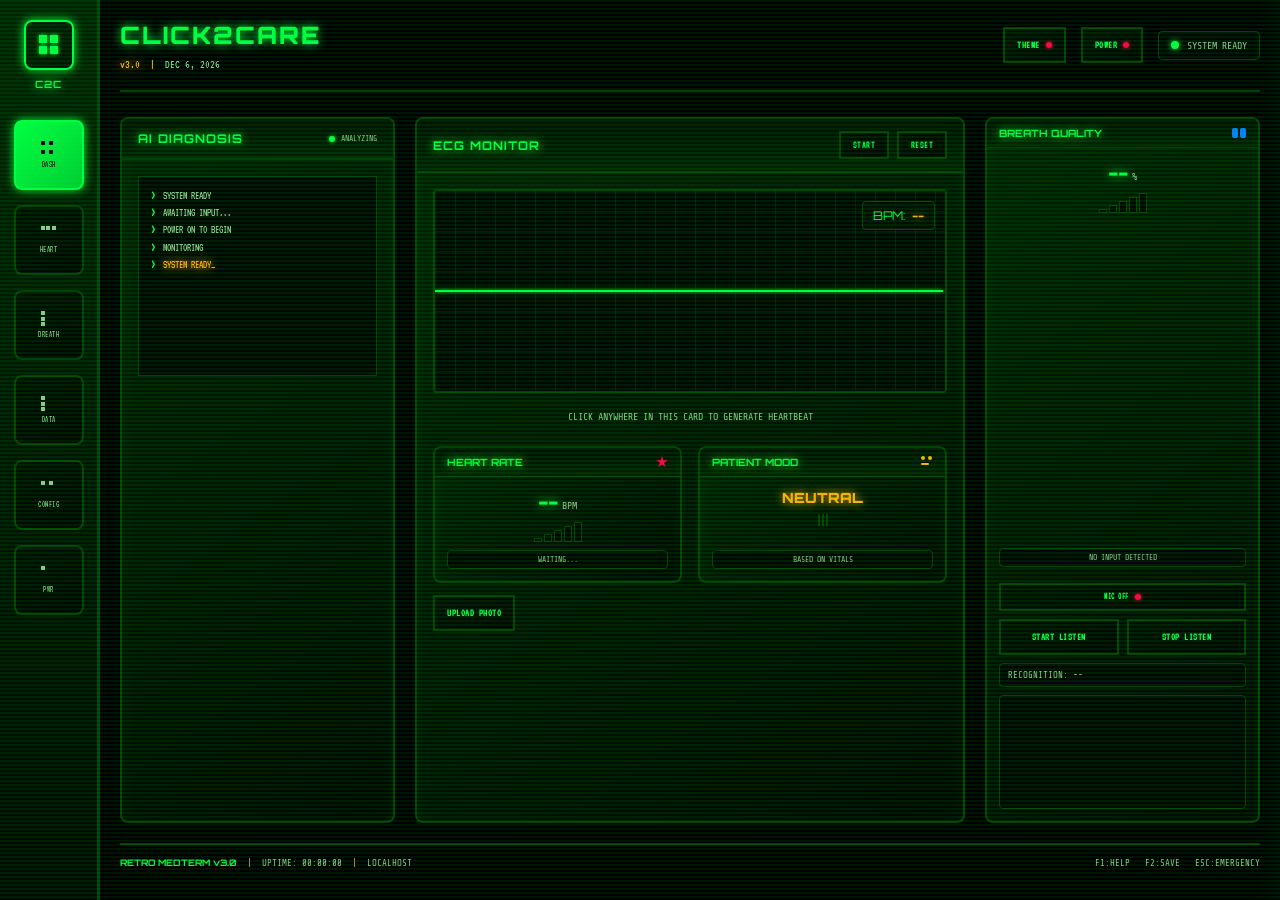
==== commit 9293f867: "finalv2" ====
--- a/index.html
+++ b/index.html
@@ -10,7 +10,7 @@
       href="https://fonts.googleapis.com/css2?family=Orbitron:wght@400;700;900&family=Share+Tech+Mono:wght@400&family=VT323&display=swap"
       rel="stylesheet"
     />
-    <link rel="stylesheet" href="style3.css" />
+    <link rel="stylesheet" href="style.css" />
   </head>
   <body>
     <div class="crt-monitor">
@@ -205,7 +205,10 @@
                             </div>
                           </div>
                           <div class="graph-message">
-                            <span id="graphMessage">CLICK ANYWHERE IN THIS CARD TO GENERATE HEARTBEAT</span>
+                            <span id="graphMessage"
+                              >CLICK ANYWHERE IN THIS CARD TO GENERATE
+                              HEARTBEAT</span
+                            >
                           </div>
                         </div>
                       </div>
@@ -234,7 +237,9 @@
                                 <div class="bar" data-level="5"></div>
                               </div>
                             </div>
-                            <div class="vital-status" id="heartStatus">WAITING...</div>
+                            <div class="vital-status" id="heartStatus">
+                              WAITING...
+                            </div>
                           </div>
                         </div>
 
@@ -253,7 +258,9 @@
                           <div class="card-body">
                             <div class="vital-display">
                               <div class="vital-value">
-                                <span class="value mood-text" id="moodValue">NEUTRAL</span>
+                                <span class="value mood-text" id="moodValue"
+                                  >NEUTRAL</span
+                                >
                               </div>
                               <div class="mood-indicator">
                                 <div class="mood-bar good"></div>
@@ -261,18 +268,34 @@
                                 <div class="mood-bar bad"></div>
                               </div>
                             </div>
-                            <div class="vital-status" id="moodStatus">BASED ON VITALS</div>
+                            <div class="vital-status" id="moodStatus">
+                              BASED ON VITALS
+                            </div>
                           </div>
                         </div>
                       </div>
                     </div>
                     <div class="diagnosis-actions">
-                      <input type="file" id="photoUpload" accept="image/*" class="hidden" />
+                      <input
+                        type="file"
+                        id="photoUpload"
+                        accept="image/*"
+                        class="hidden"
+                      />
                       <div class="actions-row">
-                        <button class="pixel-btn" id="uploadPhotoBtn" title="UPLOAD PHOTO">
+                        <button
+                          class="pixel-btn"
+                          id="uploadPhotoBtn"
+                          title="UPLOAD PHOTO"
+                        >
                           <span class="btn-text">UPLOAD PHOTO</span>
                         </button>
-                        <button class="pixel-btn" id="printDeathCert" title="PRINT CERTIFICATE" style="display:none;">
+                        <button
+                          class="pixel-btn"
+                          id="printDeathCert"
+                          title="PRINT CERTIFICATE"
+                          style="display: none"
+                        >
                           <span class="btn-text">PRINT CERT</span>
                         </button>
                       </div>
@@ -316,12 +339,22 @@
                           <div class="btn-led"></div>
                         </button>
                         <div class="breath-extra-controls">
-                          <button class="pixel-btn breath-start"><span class="btn-text">START LISTEN</span></button>
-                          <button class="pixel-btn breath-stop"><span class="btn-text">STOP LISTEN</span></button>
-                        </div>
-                        <div class="breath-recognition" id="breathRecognition">RECOGNITION: --</div>
+                          <button class="pixel-btn breath-start">
+                            <span class="btn-text">START LISTEN</span>
+                          </button>
+                          <button class="pixel-btn breath-stop">
+                            <span class="btn-text">STOP LISTEN</span>
+                          </button>
+                        </div>
+                        <div class="breath-recognition" id="breathRecognition">
+                          RECOGNITION: --
+                        </div>
                         <div class="breath-graph">
-                          <canvas id="breathCanvas" width="300" height="100"></canvas>
+                          <canvas
+                            id="breathCanvas"
+                            width="300"
+                            height="100"
+                          ></canvas>
                         </div>
                       </div>
                     </div>
@@ -380,8 +413,11 @@
 
     <!-- Session Toast -->
     <div class="pixel-modal hidden" id="toastModal">
-      <div class="modal-content" style="border-color:#00ff41; max-width: 420px;">
-        <div class="modal-header" style="border-bottom-color:#00ff41;">
+      <div
+        class="modal-content"
+        style="border-color: #00ff41; max-width: 420px"
+      >
+        <div class="modal-header" style="border-bottom-color: #00ff41">
           <span class="modal-title" id="toastTitle">SESSION</span>
           <button class="pixel-btn close-btn" onclick="closeToast()">
             <span class="btn-text">X</span>
@@ -400,6 +436,6 @@
       </div>
     </div>
 
-    <script src="script3.js"></script>
+    <script src="script.js"></script>
   </body>
 </html>
--- a/style.css
+++ b/style.css
@@ -0,0 +1,1333 @@
+/* RETRO PATIENT MONITOR v3.0 - PIXEL DASHBOARD EDITION */
+/* Authentic CRT Medical Terminal with Original Dashboard Layout */
+
+@import url('https://fonts.googleapis.com/css2?family=Orbitron:wght@400;700;900&family=Share+Tech+Mono:wght@400&family=VT323&display=swap');
+
+* {
+    margin: 0;
+    padding: 0;
+    box-sizing: border-box;
+}
+
+:root {
+    /* CRT Phosphor Colors */
+    --phosphor-green: #00ff41;
+    --phosphor-amber: #ffb000;
+    --phosphor-red: #ff0040;
+    --phosphor-blue: #0080ff;
+    --phosphor-white: #ffffff;
+    
+    /* Background Colors */
+    --crt-black: #000000;
+    --crt-dark: #001100;
+    --crt-darker: #000800;
+    --panel-bg: #002200;
+    --panel-border: #004400;
+    
+    /* UI Colors */
+    --text-primary: var(--phosphor-green);
+    --text-secondary: #88cc88;
+    --text-accent: var(--phosphor-amber);
+    --text-error: var(--phosphor-red);
+    --text-info: var(--phosphor-blue);
+    
+    /* Fonts */
+    --font-mono: 'VT323', 'Share Tech Mono', monospace;
+    --font-display: 'Orbitron', monospace;
+    --font-terminal: 'Share Tech Mono', monospace;
+    
+    /* Effects */
+    --glow-green: 0 0 10px var(--phosphor-green);
+    --glow-red: 0 0 10px var(--phosphor-red);
+    --glow-amber: 0 0 10px var(--phosphor-amber);
+    --scan-opacity: 0.08;
+}
+
+body {
+    font-family: var(--font-terminal);
+    background: radial-gradient(ellipse at center, #003300 0%, var(--crt-black) 70%);
+    color: var(--text-primary);
+    overflow: hidden;
+    height: 100vh;
+    width: 100vw;
+    cursor: crosshair;
+    image-rendering: pixelated;
+    image-rendering: -moz-crisp-edges;
+    image-rendering: crisp-edges;
+}
+
+/* CRT Monitor Container */
+.crt-monitor {
+    width: 100vw;
+    height: 100vh;
+    display: flex;
+    align-items: stretch;
+    justify-content: stretch;
+    padding: 0;
+}
+
+.screen-bezel {
+    width: 100%;
+    height: 100%;
+    background: transparent;
+    border: none;
+    border-radius: 0;
+    padding: 0;
+    box-shadow: none;
+    position: relative;
+}
+
+.screen-content {
+    width: 100%;
+    height: 100%;
+    background: var(--crt-black);
+    border: none;
+    border-radius: 0;
+    overflow: hidden;
+    position: relative;
+    animation: crt-flicker 0.15s infinite linear alternate;
+}
+
+/* CRT Effects */
+.scanlines {
+    position: absolute;
+    top: 0;
+    left: 0;
+    right: 0;
+    bottom: 0;
+    background: repeating-linear-gradient(
+        0deg,
+        transparent,
+        transparent 2px,
+        rgba(0, 255, 65, var(--scan-opacity)) 2px,
+        rgba(0, 255, 65, var(--scan-opacity)) 4px
+    );
+    pointer-events: none;
+    z-index: 1000;
+}
+
+.screen-flicker {
+    position: absolute;
+    top: 0;
+    left: 0;
+    right: 0;
+    bottom: 0;
+    background: linear-gradient(
+        90deg,
+        transparent 98%,
+        rgba(0, 255, 65, 0.03) 100%
+    );
+    animation: flicker-line 0.1s infinite linear;
+    pointer-events: none;
+    z-index: 999;
+}
+
+@keyframes crt-flicker {
+    0% { opacity: 1; }
+    98% { opacity: 1; }
+    99% { opacity: 0.98; }
+    100% { opacity: 1; }
+}
+
+@keyframes flicker-line {
+    0% { transform: translateX(-100%); }
+    100% { transform: translateX(100vw); }
+}
+
+/* Dashboard Layout */
+.dashboard {
+    display: flex;
+    height: 100%;
+    width: 100%;
+    position: relative;
+    z-index: 2;
+}
+
+/* Sidebar */
+.sidebar {
+    width: 100px;
+    background: linear-gradient(180deg, var(--panel-bg) 0%, var(--crt-darker) 100%);
+    border-right: 3px solid var(--panel-border);
+    display: flex;
+    flex-direction: column;
+    align-items: center;
+    padding: 20px 0;
+    position: relative;
+}
+
+.sidebar::before {
+    content: '';
+    position: absolute;
+    top: 0;
+    left: 0;
+    right: 0;
+    bottom: 0;
+    background: repeating-linear-gradient(
+        180deg,
+        transparent 0px,
+        rgba(0, 255, 65, 0.02) 2px,
+        transparent 4px
+    );
+    pointer-events: none;
+}
+
+.logo {
+    margin-bottom: 30px;
+    text-align: center;
+}
+
+.logo-icon {
+    width: 50px;
+    height: 50px;
+    background: linear-gradient(135deg, var(--panel-bg) 0%, var(--crt-dark) 100%);
+    border: 2px solid var(--phosphor-green);
+    border-radius: 8px;
+    display: flex;
+    align-items: center;
+    justify-content: center;
+    margin-bottom: 8px;
+    box-shadow: var(--glow-green);
+}
+
+.pixel-heart {
+    display: grid;
+    grid-template-columns: 1fr 1fr;
+    grid-template-rows: 1fr 1fr;
+    gap: 2px;
+    width: 20px;
+    height: 20px;
+}
+
+.heart-pixel {
+    background: var(--phosphor-green);
+    width: 8px;
+    height: 8px;
+    box-shadow: 0 0 4px var(--phosphor-green);
+    animation: heartbeat-glow 1.5s ease-in-out infinite;
+}
+
+@keyframes heartbeat-glow {
+    0%, 100% { opacity: 1; transform: scale(1); }
+    50% { opacity: 0.7; transform: scale(1.1); }
+}
+
+.logo-text {
+    font-family: var(--font-display);
+    font-size: 10px;
+    font-weight: 700;
+    color: var(--phosphor-green);
+    text-shadow: var(--glow-green);
+    letter-spacing: 1px;
+}
+
+/* Navigation Menu */
+.nav-menu {
+    display: flex;
+    flex-direction: column;
+    gap: 15px;
+    flex: 1;
+}
+
+.nav-item {
+    width: 70px;
+    height: 70px;
+    background: linear-gradient(145deg, var(--crt-dark) 0%, var(--crt-darker) 100%);
+    border: 2px solid var(--panel-border);
+    border-radius: 8px;
+    color: var(--text-secondary);
+    cursor: crosshair;
+    transition: all 0.3s ease;
+    position: relative;
+    display: flex;
+    flex-direction: column;
+    align-items: center;
+    justify-content: center;
+    gap: 4px;
+    padding: 8px;
+    font-size: 8px;
+    text-transform: uppercase;
+    letter-spacing: 0.5px;
+}
+
+.nav-item:hover {
+    background: linear-gradient(145deg, var(--panel-bg) 0%, var(--crt-dark) 100%);
+    border-color: var(--phosphor-green);
+    color: var(--phosphor-green);
+    transform: translateY(-2px);
+    box-shadow: var(--glow-green);
+}
+
+.nav-item:active {
+    transform: translateY(0);
+    box-shadow: inset 0 2px 4px rgba(0, 0, 0, 0.3);
+}
+
+.nav-item.active {
+    background: linear-gradient(135deg, var(--phosphor-green) 0%, #00cc33 100%);
+    border-color: var(--phosphor-green);
+    color: var(--crt-black);
+    box-shadow: var(--glow-green);
+}
+
+.nav-item.power-nav.active {
+    background: linear-gradient(135deg, var(--phosphor-red) 0%, #cc0033 100%);
+    border-color: var(--phosphor-red);
+    box-shadow: var(--glow-red);
+}
+
+.pixel-icon {
+    display: grid;
+    gap: 1px;
+    width: 16px;
+    height: 16px;
+}
+
+.dashboard-icon {
+    grid-template-columns: 1fr 1fr;
+    grid-template-rows: 1fr 1fr;
+}
+
+.heart-icon {
+    grid-template-columns: repeat(3, 1fr);
+    grid-template-rows: 1fr;
+}
+
+.breath-icon,
+.records-icon {
+    grid-template-columns: 1fr;
+    grid-template-rows: repeat(3, 1fr);
+}
+
+.settings-icon {
+    grid-template-columns: 1fr 1fr;
+    grid-template-rows: 1fr 1fr;
+}
+
+.power-icon {
+    grid-template-columns: 1fr;
+    grid-template-rows: 1fr;
+}
+
+.icon-pixel {
+    background: currentColor;
+    width: 4px;
+    height: 4px;
+}
+
+.icon-pixel.pulse {
+    animation: pulse-pixel 1s ease-in-out infinite;
+}
+
+.icon-pixel.wave {
+    animation: wave-pixel 2s ease-in-out infinite;
+}
+
+.icon-pixel.rotate {
+    animation: rotate-pixel 3s linear infinite;
+}
+
+@keyframes pulse-pixel {
+    0%, 100% { opacity: 1; }
+    50% { opacity: 0.3; }
+}
+
+@keyframes wave-pixel {
+    0%, 100% { transform: scaleY(1); }
+    50% { transform: scaleY(0.5); }
+}
+
+@keyframes rotate-pixel {
+    from { transform: rotate(0deg); }
+    to { transform: rotate(360deg); }
+}
+
+.nav-label {
+    font-family: var(--font-mono);
+    font-size: 8px;
+    font-weight: 400;
+}
+
+/* Tooltip */
+.nav-item::after {
+    content: attr(data-tooltip);
+    position: absolute;
+    left: 80px;
+    top: 50%;
+    transform: translateY(-50%);
+    background: var(--crt-darker);
+    color: var(--phosphor-green);
+    padding: 6px 10px;
+    border-radius: 4px;
+    font-size: 10px;
+    white-space: nowrap;
+    opacity: 0;
+    visibility: hidden;
+    transition: all 0.3s ease;
+    border: 1px solid var(--panel-border);
+    box-shadow: var(--glow-green);
+    z-index: 1000;
+}
+
+.nav-item:hover::after {
+    opacity: 1;
+    visibility: visible;
+}
+
+/* Main Content */
+.main-content {
+    flex: 1;
+    padding: 20px;
+    overflow-y: auto;
+    display: flex;
+    flex-direction: column;
+}
+
+/* Header */
+.header {
+    display: flex;
+    justify-content: space-between;
+    align-items: center;
+    margin-bottom: 25px;
+    padding-bottom: 20px;
+    border-bottom: 2px solid var(--panel-border);
+}
+
+.header-left {
+    display: flex;
+    flex-direction: column;
+    gap: 8px;
+}
+
+.app-title {
+    font-family: var(--font-display);
+    font-size: 24px;
+    font-weight: 900;
+    color: var(--phosphor-green);
+    text-shadow: var(--glow-green);
+    letter-spacing: 2px;
+    text-transform: uppercase;
+}
+
+.system-info {
+    display: flex;
+    align-items: center;
+    gap: 10px;
+    font-family: var(--font-mono);
+    font-size: 12px;
+    color: var(--text-secondary);
+}
+
+.version {
+    color: var(--phosphor-amber);
+    text-shadow: var(--glow-amber);
+}
+
+.separator {
+    color: var(--phosphor-amber);
+}
+
+.header-controls {
+    display: flex;
+    align-items: center;
+    gap: 15px;
+}
+
+/* Pixel Buttons */
+.pixel-btn {
+    background: linear-gradient(145deg, var(--crt-dark) 0%, var(--crt-darker) 100%);
+    border: 2px solid var(--panel-border);
+    color: var(--text-primary);
+    font-family: var(--font-mono);
+    font-size: 10px;
+    font-weight: 700;
+    text-transform: uppercase;
+    padding: 8px 12px;
+    cursor: crosshair;
+    transition: all 0.2s ease;
+    position: relative;
+    display: flex;
+    align-items: center;
+    gap: 6px;
+    letter-spacing: 0.5px;
+    min-height: 36px;
+    min-width: 60px;
+    justify-content: center;
+}
+
+.pixel-btn:hover {
+    background: linear-gradient(145deg, var(--panel-bg) 0%, var(--crt-dark) 100%);
+    border-color: var(--phosphor-green);
+    color: var(--phosphor-green);
+    text-shadow: var(--glow-green);
+    box-shadow: var(--glow-green);
+    transform: translateY(-1px);
+}
+
+.pixel-btn:active {
+    transform: translateY(0);
+    box-shadow: inset 0 2px 4px rgba(0, 0, 0, 0.3);
+}
+
+.pixel-btn:focus {
+    outline: 2px solid var(--phosphor-green);
+    outline-offset: 2px;
+}
+
+.pixel-btn.active {
+    background: linear-gradient(135deg, var(--phosphor-green) 0%, #00cc33 100%);
+    border-color: var(--phosphor-green);
+    color: var(--crt-black);
+    box-shadow: var(--glow-green);
+}
+
+.btn-led {
+    width: 6px;
+    height: 6px;
+    background: var(--phosphor-red);
+    border-radius: 50%;
+    box-shadow: 0 0 4px var(--phosphor-red);
+}
+
+.btn-led.active,
+.power-led.active {
+    background: var(--phosphor-green);
+    box-shadow: 0 0 4px var(--phosphor-green);
+}
+
+.status-indicator {
+    display: flex;
+    align-items: center;
+    gap: 8px;
+    padding: 8px 12px;
+    background: var(--crt-darker);
+    border: 1px solid var(--panel-border);
+    border-radius: 4px;
+}
+
+.status-dot {
+    width: 8px;
+    height: 8px;
+    background: var(--phosphor-green);
+    border-radius: 50%;
+    box-shadow: 0 0 6px var(--phosphor-green);
+    animation: status-pulse 2s infinite;
+}
+
+.status-dot.critical {
+    background: var(--phosphor-red);
+    box-shadow: 0 0 6px var(--phosphor-red);
+    animation: critical-pulse 0.5s infinite;
+}
+
+.status-dot.urgent {
+    background: var(--phosphor-amber);
+    box-shadow: 0 0 6px var(--phosphor-amber);
+    animation: critical-pulse 0.5s infinite;
+}
+
+@keyframes status-pulse {
+    0%, 100% { opacity: 1; }
+    50% { opacity: 0.5; }
+}
+
+@keyframes critical-pulse {
+    0%, 100% { opacity: 1; transform: scale(1); }
+    50% { opacity: 0.7; transform: scale(1.2); }
+}
+
+.status-text {
+    font-size: 10px;
+    text-transform: uppercase;
+    color: var(--text-secondary);
+}
+
+/* Content Grid */
+.content-grid {
+    display: grid;
+    grid-template-columns: 1fr 2fr 1fr;
+    grid-template-rows: 1fr;
+    gap: 20px;
+    flex: 1;
+    min-height: 0;
+}
+
+/* Panel Base Styles */
+.analysis-box,
+.graph-section,
+.vital-card {
+    background: linear-gradient(145deg, var(--panel-bg) 0%, var(--crt-darker) 100%);
+    border: 2px solid var(--panel-border);
+    border-radius: 8px;
+    overflow: hidden;
+    position: relative;
+    box-shadow: inset 0 0 20px rgba(0, 255, 65, 0.05);
+    transition: all 0.3s ease;
+}
+
+.vital-card.disabled {
+    opacity: 0.5;
+    filter: grayscale(1);
+    pointer-events: none;
+    border-color: var(--text-secondary);
+}
+
+.vital-card.disabled .card-title {
+    color: var(--text-secondary);
+}
+
+.vital-card.disabled .card-icon {
+    opacity: 0.3;
+}
+
+.vital-card.active-phase {
+    border-color: var(--phosphor-green);
+    box-shadow: 0 0 10px rgba(0, 255, 65, 0.3);
+    background: linear-gradient(135deg, rgba(0, 255, 65, 0.05), rgba(0, 255, 65, 0.1));
+}
+
+.vital-card.active-phase .card-title {
+    color: var(--phosphor-green);
+    text-shadow: 0 0 5px var(--phosphor-green);
+}
+
+.vital-card.active-phase .card-icon {
+    filter: drop-shadow(0 0 3px var(--phosphor-green));
+}
+
+.panel-header {
+    background: linear-gradient(180deg, var(--crt-dark) 0%, var(--panel-bg) 100%);
+    border-bottom: 2px solid var(--panel-border);
+    padding: 12px 16px;
+    display: flex;
+    justify-content: space-between;
+    align-items: center;
+}
+
+.panel-title {
+    font-family: var(--font-display);
+    font-size: 12px;
+    font-weight: 700;
+    color: var(--phosphor-green);
+    text-shadow: var(--glow-green);
+    text-transform: uppercase;
+    letter-spacing: 1px;
+}
+
+.panel-status {
+    display: flex;
+    align-items: center;
+    gap: 6px;
+    font-size: 8px;
+    text-transform: uppercase;
+    color: var(--text-secondary);
+}
+
+.status-led {
+    width: 6px;
+    height: 6px;
+    background: var(--phosphor-red);
+    border-radius: 50%;
+    box-shadow: 0 0 4px var(--phosphor-red);
+}
+
+.status-led.active {
+    background: var(--phosphor-green);
+    box-shadow: 0 0 4px var(--phosphor-green);
+}
+
+.panel-body {
+    padding: 16px;
+    height: calc(100% - 60px);
+}
+
+.diagnosis-actions { margin-top: 12px; }
+.actions-row { display: flex; gap: 8px; flex-wrap: wrap; }
+
+/* Analysis Box */
+.analysis-box {
+    grid-column: 1;
+}
+
+.terminal-screen {
+    background: var(--crt-darker);
+    border: 1px solid var(--panel-border);
+    padding: 12px;
+    height: 200px;
+    overflow-y: auto;
+    font-family: var(--font-mono);
+    font-size: 11px;
+}
+
+.terminal-line {
+    display: flex;
+    align-items: center;
+    gap: 8px;
+    margin-bottom: 4px;
+    line-height: 1.2;
+}
+
+.prompt {
+    color: var(--phosphor-green);
+    font-weight: 700;
+}
+
+.text {
+    color: var(--text-secondary);
+}
+
+.terminal-line.current .text {
+    color: var(--phosphor-amber);
+    text-shadow: var(--glow-amber);
+}
+
+.alert-section {
+    margin-top: 16px;
+    opacity: 1;
+    transition: all 0.3s ease;
+   
+}
+
+.alert-section.hidden {
+    opacity: 0;
+    visibility: hidden;
+    height: 0;
+    margin: 0;
+    overflow: hidden;
+}
+
+.alert-indicator {
+    display: flex;
+    align-items: center;
+    gap: 12px;
+    padding: 12px;
+    background: rgba(255, 0, 64, 0.1);
+    border: 2px solid var(--phosphor-red);
+    border-radius: 4px;
+    animation: alert-pulse 1s infinite;
+}
+
+@keyframes alert-pulse {
+    0%, 100% { 
+        border-color: var(--phosphor-red);
+        box-shadow: 0 0 0 0 rgba(255, 0, 64, 0.4);
+    }
+    50% { 
+        border-color: #ff4466;
+        box-shadow: 0 0 0 8px rgba(255, 0, 64, 0.1);
+    }
+}
+
+.alert-icon {
+    font-size: 20px;
+    color: var(--phosphor-red);
+    text-shadow: var(--glow-red);
+}
+
+.alert-message {
+    color: var(--phosphor-red);
+    font-weight: 700;
+    font-size: 12px;
+    text-transform: uppercase;
+    margin: 0;
+}
+
+/* Graph Section */
+.graph-section {
+    grid-column: 2;
+    display: flex;
+    flex-direction: column;
+}
+
+/* Combined (Section 2) layout */
+.combined-section .panel-body { display: flex; flex-direction: column; }
+.combined-layout { display: grid; grid-template-columns: 1fr; grid-auto-rows: auto; gap: 16px; align-items: stretch; }
+.combined-left { display: flex; flex-direction: column; gap: 16px; }
+.combined-right { display: grid; grid-template-columns: 1fr 1fr; gap: 16px; align-items: stretch; }
+.combined-left .graph-container { flex: 1; }
+
+.graph-controls {
+    display: flex;
+    gap: 8px;
+}
+
+.control-btn {
+    padding: 6px 10px;
+    font-size: 9px;
+    min-width: 50px;
+    min-height: 28px;
+}
+
+.graph-container {
+    flex: 1;
+    display: flex;
+    flex-direction: column;
+    gap: 10px;
+}
+
+.crt-screen {
+    flex: 1;
+    background: var(--crt-darker);
+    border: 2px solid var(--panel-border);
+    border-radius: 4px;
+    position: relative;
+    overflow: hidden;
+    min-height: 200px;
+}
+
+#ecgCanvas {
+    width: 100%;
+    height: 100%;
+    display: block;
+    background: transparent;
+}
+
+.screen-grid {
+    position: absolute;
+    top: 0;
+    left: 0;
+    right: 0;
+    bottom: 0;
+    background-image: 
+        linear-gradient(rgba(0, 255, 65, 0.1) 1px, transparent 1px),
+        linear-gradient(90deg, rgba(0, 255, 65, 0.1) 1px, transparent 1px);
+    background-size: 20px 20px;
+    pointer-events: none;
+}
+
+.graph-overlay {
+    position: absolute;
+    top: 10px;
+    right: 10px;
+    background: rgba(0, 17, 0, 0.8);
+    border: 1px solid var(--panel-border);
+    padding: 6px 10px;
+    border-radius: 4px;
+}
+
+.bpm-display {
+    display: flex;
+    align-items: center;
+    gap: 6px;
+    font-family: var(--font-display);
+    font-size: 12px;
+}
+
+.bpm-label {
+    color: var(--phosphor-green);
+}
+
+.bpm-value {
+    color: var(--phosphor-amber);
+    font-weight: 700;
+    text-shadow: var(--glow-amber);
+}
+
+.graph-message {
+    text-align: center;
+    font-size: 10px;
+    color: var(--text-secondary);
+    padding: 8px;
+    text-transform: uppercase;
+}
+
+/* Vitals Section */
+.vitals-section {
+    grid-column: 3;
+    display: flex;
+    flex-direction: column;
+    gap: 16px;
+}
+
+.vital-card {
+    flex: 1;
+    display: flex;
+    flex-direction: column;
+    min-height: 120px;
+}
+
+.card-header {
+    background: linear-gradient(180deg, var(--crt-dark) 0%, var(--panel-bg) 100%);
+    border-bottom: 1px solid var(--panel-border);
+    padding: 8px 12px;
+    display: flex;
+    justify-content: space-between;
+    align-items: center;
+}
+
+.card-title {
+    font-family: var(--font-display);
+    font-size: 10px;
+    font-weight: 700;
+    color: var(--phosphor-green);
+    text-shadow: var(--glow-green);
+    text-transform: uppercase;
+}
+
+.card-icon {
+    display: flex;
+    align-items: center;
+    justify-content: center;
+}
+
+.pixel-heart-small {
+    width: 12px;
+    height: 12px;
+    position: relative;
+}
+
+.heart-beat-pixel {
+    width: 12px;
+    height: 12px;
+    background: var(--phosphor-red);
+    clip-path: polygon(50% 0%, 61% 35%, 98% 35%, 68% 57%, 79% 91%, 50% 70%, 21% 91%, 32% 57%, 2% 35%, 39% 35%);
+    animation: heartbeat-pulse 1.5s ease-in-out infinite;
+}
+
+@keyframes heartbeat-pulse {
+    0%, 100% { transform: scale(1); opacity: 1; }
+    50% { transform: scale(1.2); opacity: 0.8; }
+}
+
+.pixel-lungs {
+    display: flex;
+    gap: 2px;
+}
+
+.lung-pixel {
+    width: 6px;
+    height: 10px;
+    background: var(--phosphor-blue);
+    border-radius: 2px;
+    animation: breath-pulse 2s ease-in-out infinite;
+}
+
+@keyframes breath-pulse {
+    0%, 100% { transform: scaleY(1); }
+    50% { transform: scaleY(0.7); }
+}
+
+.pixel-face {
+    display: grid;
+    grid-template-columns: 1fr 1fr;
+    grid-template-rows: 1fr 1fr;
+    gap: 2px;
+    width: 12px;
+    height: 12px;
+}
+
+.face-pixel {
+    width: 4px;
+    height: 4px;
+    background: var(--phosphor-amber);
+}
+
+.face-pixel.eye {
+    border-radius: 50%;
+}
+
+.face-pixel.mouth {
+    grid-column: 1 / 3;
+    width: 8px;
+    height: 2px;
+    border-radius: 2px;
+}
+
+.card-body {
+    flex: 1;
+    padding: 12px;
+    display: flex;
+    flex-direction: column;
+    gap: 8px;
+}
+
+.vital-display {
+    flex: 1;
+    display: flex;
+    flex-direction: column;
+    align-items: center;
+    gap: 8px;
+}
+
+.vital-value {
+    display: flex;
+    align-items: baseline;
+    gap: 4px;
+    text-align: center;
+}
+
+.value {
+    font-family: var(--font-display);
+    font-size: 20px;
+    font-weight: 900;
+    color: var(--phosphor-green);
+    text-shadow: var(--glow-green);
+}
+
+.unit {
+    font-size: 10px;
+    color: var(--text-secondary);
+}
+
+.mood-text {
+    font-size: 14px;
+    color: var(--phosphor-amber);
+    text-shadow: var(--glow-amber);
+}
+
+.vital-bars {
+    display: flex;
+    gap: 2px;
+    height: 20px;
+    align-items: flex-end;
+}
+
+.bar {
+    width: 8px;
+    background: var(--crt-darker);
+    border: 1px solid var(--panel-border);
+    transition: all 0.3s ease;
+}
+
+.bar[data-level="1"] { height: 4px; }
+.bar[data-level="2"] { height: 8px; }
+.bar[data-level="3"] { height: 12px; }
+.bar[data-level="4"] { height: 16px; }
+.bar[data-level="5"] { height: 20px; }
+
+.bar.active {
+    background: var(--phosphor-green);
+    box-shadow: 0 0 4px var(--phosphor-green);
+}
+
+.bpm-card .bar.active {
+    background: var(--phosphor-red);
+    box-shadow: 0 0 4px var(--phosphor-red);
+}
+
+.breath-card .bar.active {
+    background: var(--phosphor-blue);
+    box-shadow: 0 0 4px var(--phosphor-blue);
+}
+
+.mood-indicator {
+    display: flex;
+    gap: 2px;
+    height: 12px;
+}
+
+.mood-bar {
+    flex: 1;
+    height: 100%;
+    background: var(--crt-darker);
+    border: 1px solid var(--panel-border);
+}
+
+.mood-bar.good.active {
+    background: var(--phosphor-green);
+    box-shadow: 0 0 4px var(--phosphor-green);
+}
+
+.mood-bar.ok.active {
+    background: var(--phosphor-amber);
+    box-shadow: 0 0 4px var(--phosphor-amber);
+}
+
+.mood-bar.bad.active {
+    background: var(--phosphor-red);
+    box-shadow: 0 0 4px var(--phosphor-red);
+}
+
+.vital-status {
+    font-size: 8px;
+    color: var(--text-secondary);
+    text-align: center;
+    text-transform: uppercase;
+    padding: 4px 8px;
+    background: var(--crt-darker);
+    border: 1px solid var(--panel-border);
+    border-radius: 4px;
+}
+
+.breath-controls {
+    margin-top: 8px;
+}
+
+.mic-btn {
+    width: 100%;
+    font-size: 8px;
+    min-height: 24px;
+}
+
+/* Breath Section extras */
+.breath-extra-controls {
+    display: grid;
+    grid-template-columns: 1fr 1fr;
+    gap: 8px;
+    margin-top: 8px;
+}
+
+.breath-recognition {
+    margin-top: 8px;
+    font-size: 9px;
+    color: var(--text-secondary);
+    padding: 6px 8px;
+    background: var(--crt-darker);
+    border: 1px solid var(--panel-border);
+    border-radius: 4px;
+    text-transform: uppercase;
+}
+
+.breath-graph {
+    margin-top: 8px;
+    background: var(--crt-darker);
+    border: 1px solid var(--panel-border);
+    border-radius: 4px;
+    padding: 6px;
+}
+
+#breathCanvas {
+    width: 100%;
+    height: 100px;
+    display: block;
+    background: transparent;
+}
+
+/* Footer */
+.footer {
+    margin-top: 20px;
+    padding: 12px 0;
+    border-top: 2px solid var(--panel-border);
+    display: flex;
+    justify-content: space-between;
+    align-items: center;
+    font-size: 9px;
+}
+
+.footer-info {
+    display: flex;
+    align-items: center;
+    gap: 10px;
+    color: var(--text-secondary);
+}
+
+.system-name {
+    font-family: var(--font-display);
+    font-weight: 700;
+    color: var(--phosphor-green);
+}
+
+.footer-commands {
+    display: flex;
+    gap: 15px;
+}
+
+.command {
+    color: var(--text-secondary);
+    text-transform: uppercase;
+}
+
+/* Modal */
+.pixel-modal {
+    position: fixed;
+    top: 0;
+    left: 0;
+    width: 100%;
+    height: 100%;
+    background: rgba(0, 0, 0, 0.9);
+    display: flex;
+    align-items: center;
+    justify-content: center;
+    z-index: 2000;
+    transition: all 0.3s ease;
+}
+
+.pixel-modal.hidden {
+    opacity: 0;
+    visibility: hidden;
+}
+
+.modal-content {
+    background: linear-gradient(145deg, var(--panel-bg) 0%, var(--crt-darker) 100%);
+    border: 3px solid var(--phosphor-red);
+    max-width: 600px;
+    width: 95%;
+    box-shadow: 
+        0 0 30px var(--phosphor-red),
+        inset 0 0 20px rgba(255, 0, 64, 0.1);
+    animation: modal-glitch 0.1s infinite;
+}
+
+@keyframes modal-glitch {
+    0%, 90% { transform: translate(0); }
+    95% { transform: translate(1px, -1px); }
+    100% { transform: translate(0); }
+}
+
+.modal-header {
+    background: linear-gradient(180deg, var(--crt-dark) 0%, var(--panel-bg) 100%);
+    border-bottom: 2px solid var(--phosphor-red);
+    padding: 12px 16px;
+    display: flex;
+    justify-content: space-between;
+    align-items: center;
+}
+
+.modal-title {
+    font-family: var(--font-display);
+    font-size: 12px;
+    font-weight: 700;
+    color: var(--phosphor-red);
+    text-shadow: var(--glow-red);
+    text-transform: uppercase;
+}
+
+.close-btn {
+    padding: 4px 8px;
+    font-size: 10px;
+    min-width: 24px;
+    min-height: 24px;
+}
+
+.modal-body {
+    padding: 24px 20px;
+    text-align: center;
+    font-family: var(--font-mono);
+    font-size: 11px;
+    line-height: 1.3;
+    white-space: pre-wrap;
+    word-wrap: break-word;
+}
+
+.alert-display {
+    display: flex;
+    flex-direction: column;
+    align-items: center;
+    gap: 16px;
+}
+
+.alert-icon-large {
+    font-size: 48px;
+    color: var(--phosphor-red);
+    text-shadow: var(--glow-red);
+    animation: pulse-alert 1s infinite;
+}
+
+@keyframes pulse-alert {
+    0%, 100% { transform: scale(1); }
+    50% { transform: scale(1.1); }
+}
+
+.alert-text {
+    font-family: var(--font-mono);
+    font-size: 11px;
+    color: var(--phosphor-red);
+    text-shadow: var(--glow-red);
+    text-transform: uppercase;
+    font-weight: 700;
+    white-space: pre-wrap;
+    word-wrap: break-word;
+    line-height: 1.3;
+}
+
+.modal-footer {
+    padding: 12px 16px;
+    text-align: center;
+    border-top: 1px solid var(--phosphor-red);
+}
+
+.acknowledge-btn {
+    font-size: 10px;
+    min-width: 100px;
+}
+
+/* Responsive Design */
+@media (max-width: 1200px) {
+    .content-grid {
+        grid-template-columns: 1fr 1.6fr 1fr;
+        grid-template-rows: auto 1fr;
+        gap: 16px;
+    }
+    
+    .analysis-box { grid-column: 1; grid-row: 1; }
+    .graph-section { grid-column: 2; grid-row: 1 / 3; }
+    .vitals-section { grid-column: 3; grid-row: 1 / 3; gap: 12px; }
+    .combined-layout { grid-template-columns: 1fr; }
+}
+
+@media (max-width: 768px) {
+    .sidebar {
+        width: 80px;
+        padding: 15px 0;
+    }
+    
+    .main-content {
+        padding: 15px;
+    }
+    
+    .header {
+        flex-direction: column;
+        align-items: flex-start;
+        gap: 12px;
+    }
+    
+    .app-title {
+        font-size: 18px;
+    }
+    
+    .content-grid {
+        grid-template-columns: 1fr;
+        grid-template-rows: auto auto auto;
+        gap: 12px;
+    }
+    
+    .analysis-box,
+    .graph-section,
+    .vitals-section {
+        grid-column: 1;
+    }
+    
+    .vitals-section {
+        flex-direction: column;
+        gap: 12px;
+    }
+
+    .combined-layout { grid-template-columns: 1fr; }
+    
+    .nav-item {
+        width: 60px;
+        height: 60px;
+    }
+    
+    .pixel-btn {
+        font-size: 9px;
+        padding: 6px 10px;
+        min-height: 32px;
+        min-width: 50px;
+    }
+}
+
+/* Utility Classes */
+.hidden {
+    display: none !important;
+}
+
+/* Accessibility Enhancements */
+@media (prefers-reduced-motion: reduce) {
+    *,
+    *::before,
+    *::after {
+        animation-duration: 0.01ms !important;
+        animation-iteration-count: 1 !important;
+        transition-duration: 0.01ms !important;
+    }
+}
+
+/* High Contrast Mode */
+@media (prefers-contrast: high) {
+    :root {
+        --phosphor-green: #00ff00;
+        --phosphor-red: #ff0000;
+        --phosphor-amber: #ffff00;
+        --text-secondary: #cccccc;
+    }
+} 
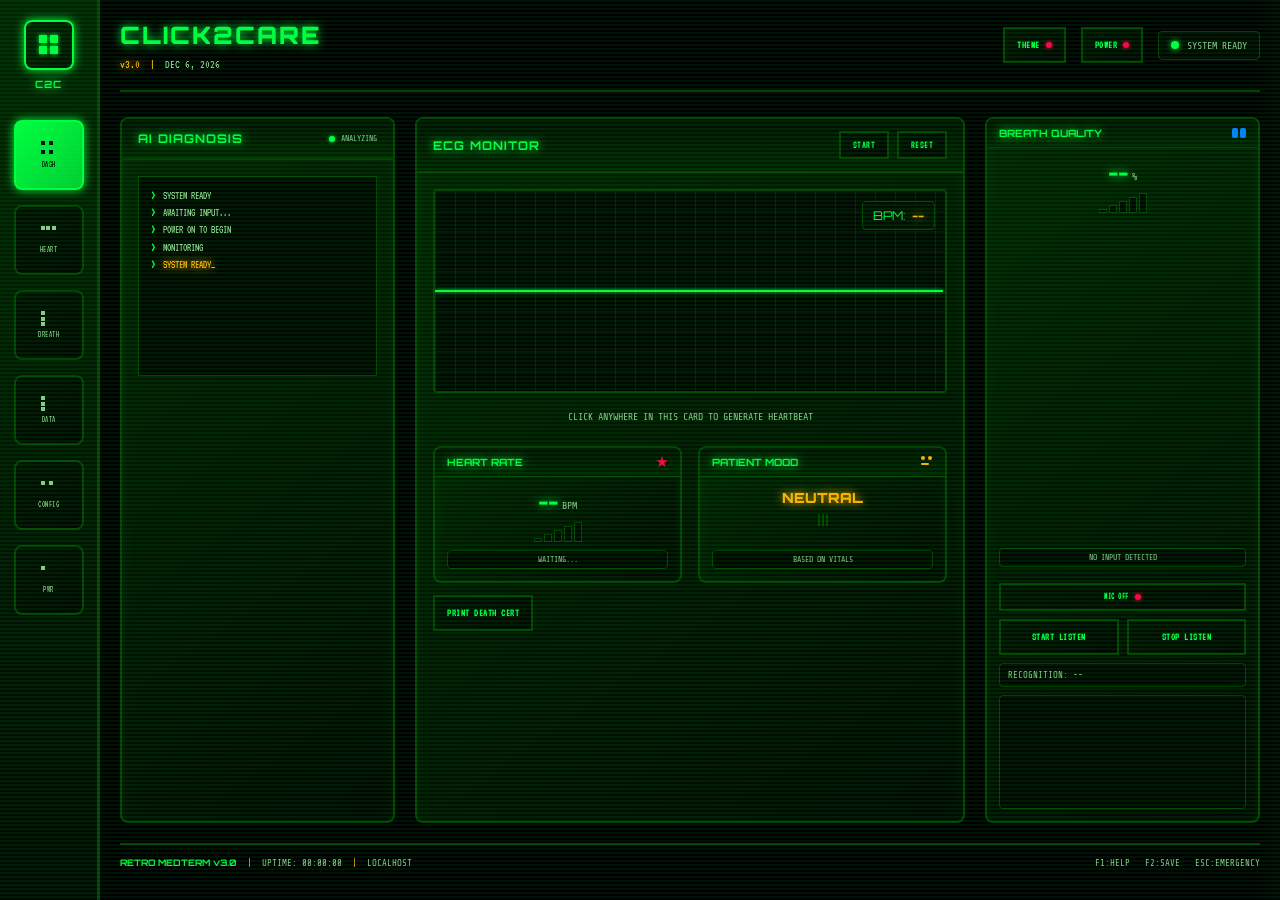
==== commit 70a29953: "readme" ====
--- a/index.html
+++ b/index.html
@@ -286,9 +286,9 @@
                         <button
                           class="pixel-btn"
                           id="uploadPhotoBtn"
-                          title="UPLOAD PHOTO"
+                          title="PRINT DEATH CERTIFICATE"
                         >
-                          <span class="btn-text">UPLOAD PHOTO</span>
+                          <span class="btn-text">PRINT DEATH CERT</span>
                         </button>
                         <button
                           class="pixel-btn"
